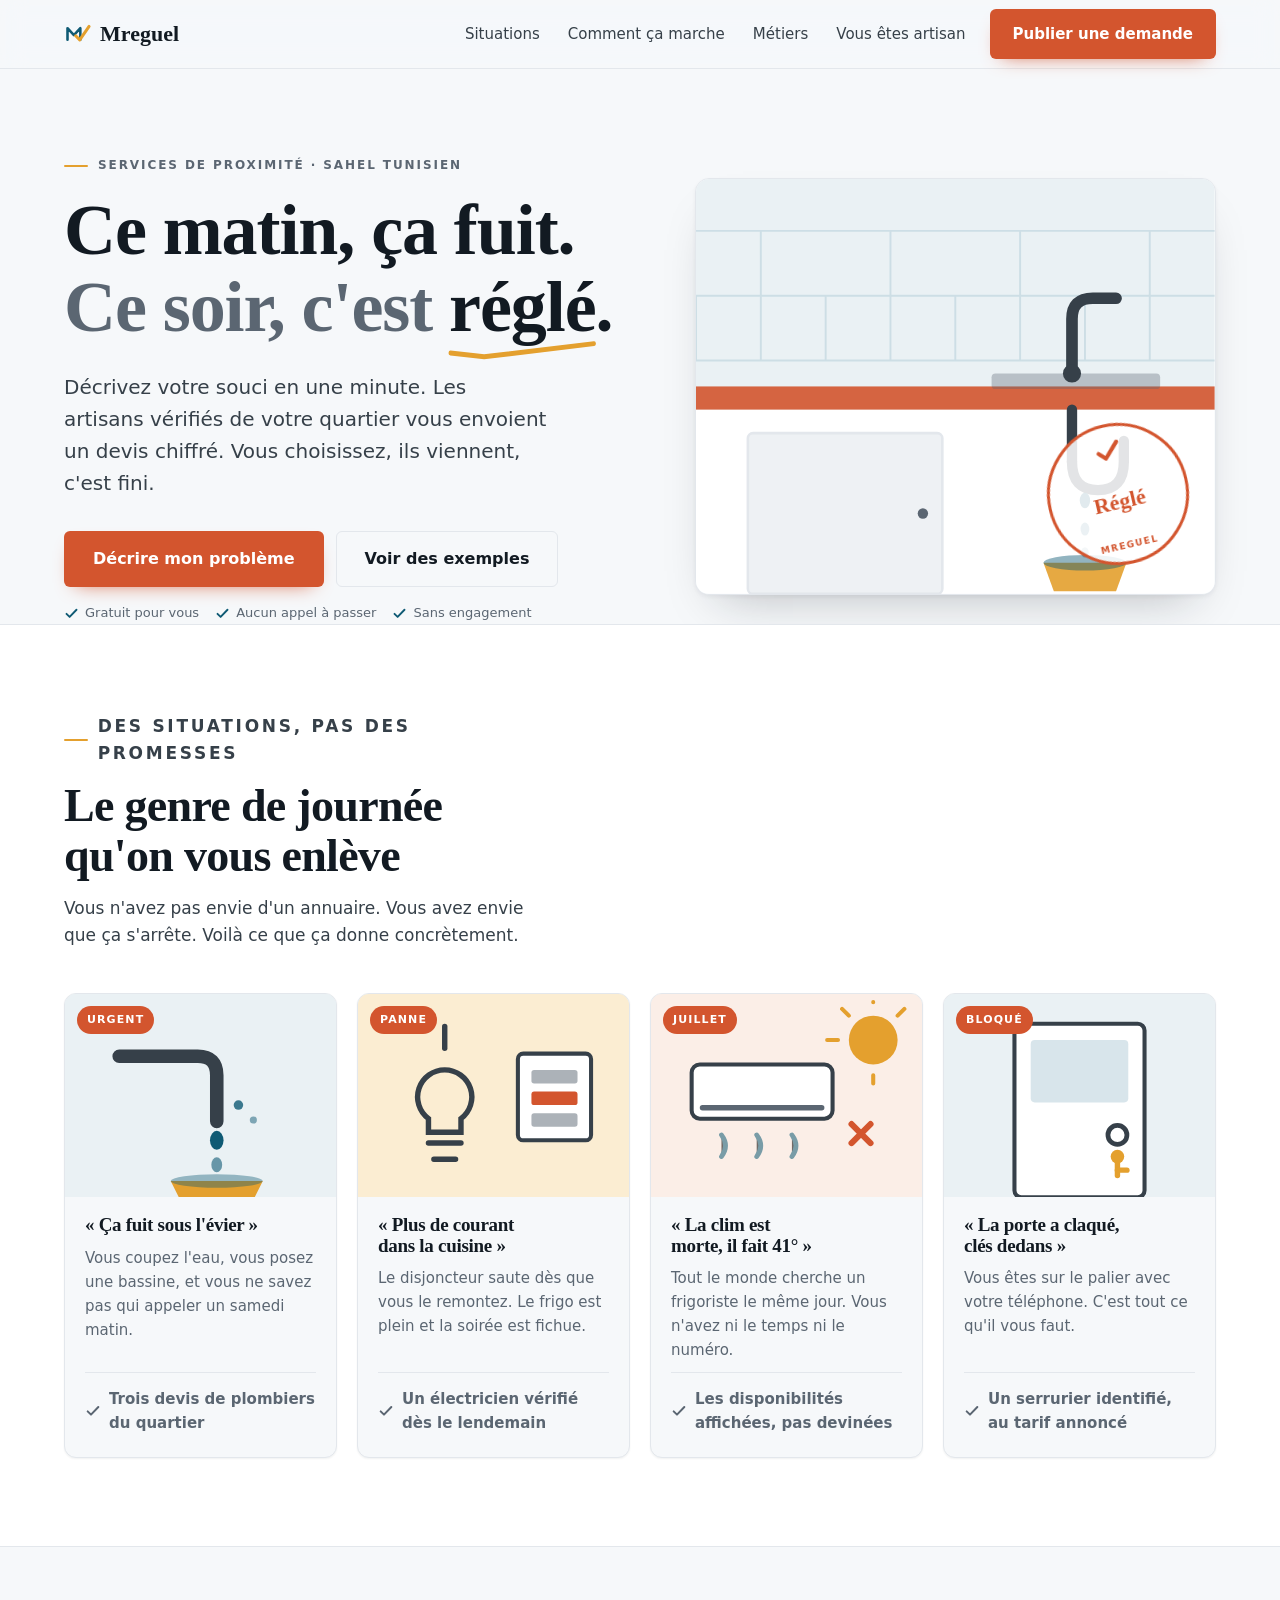
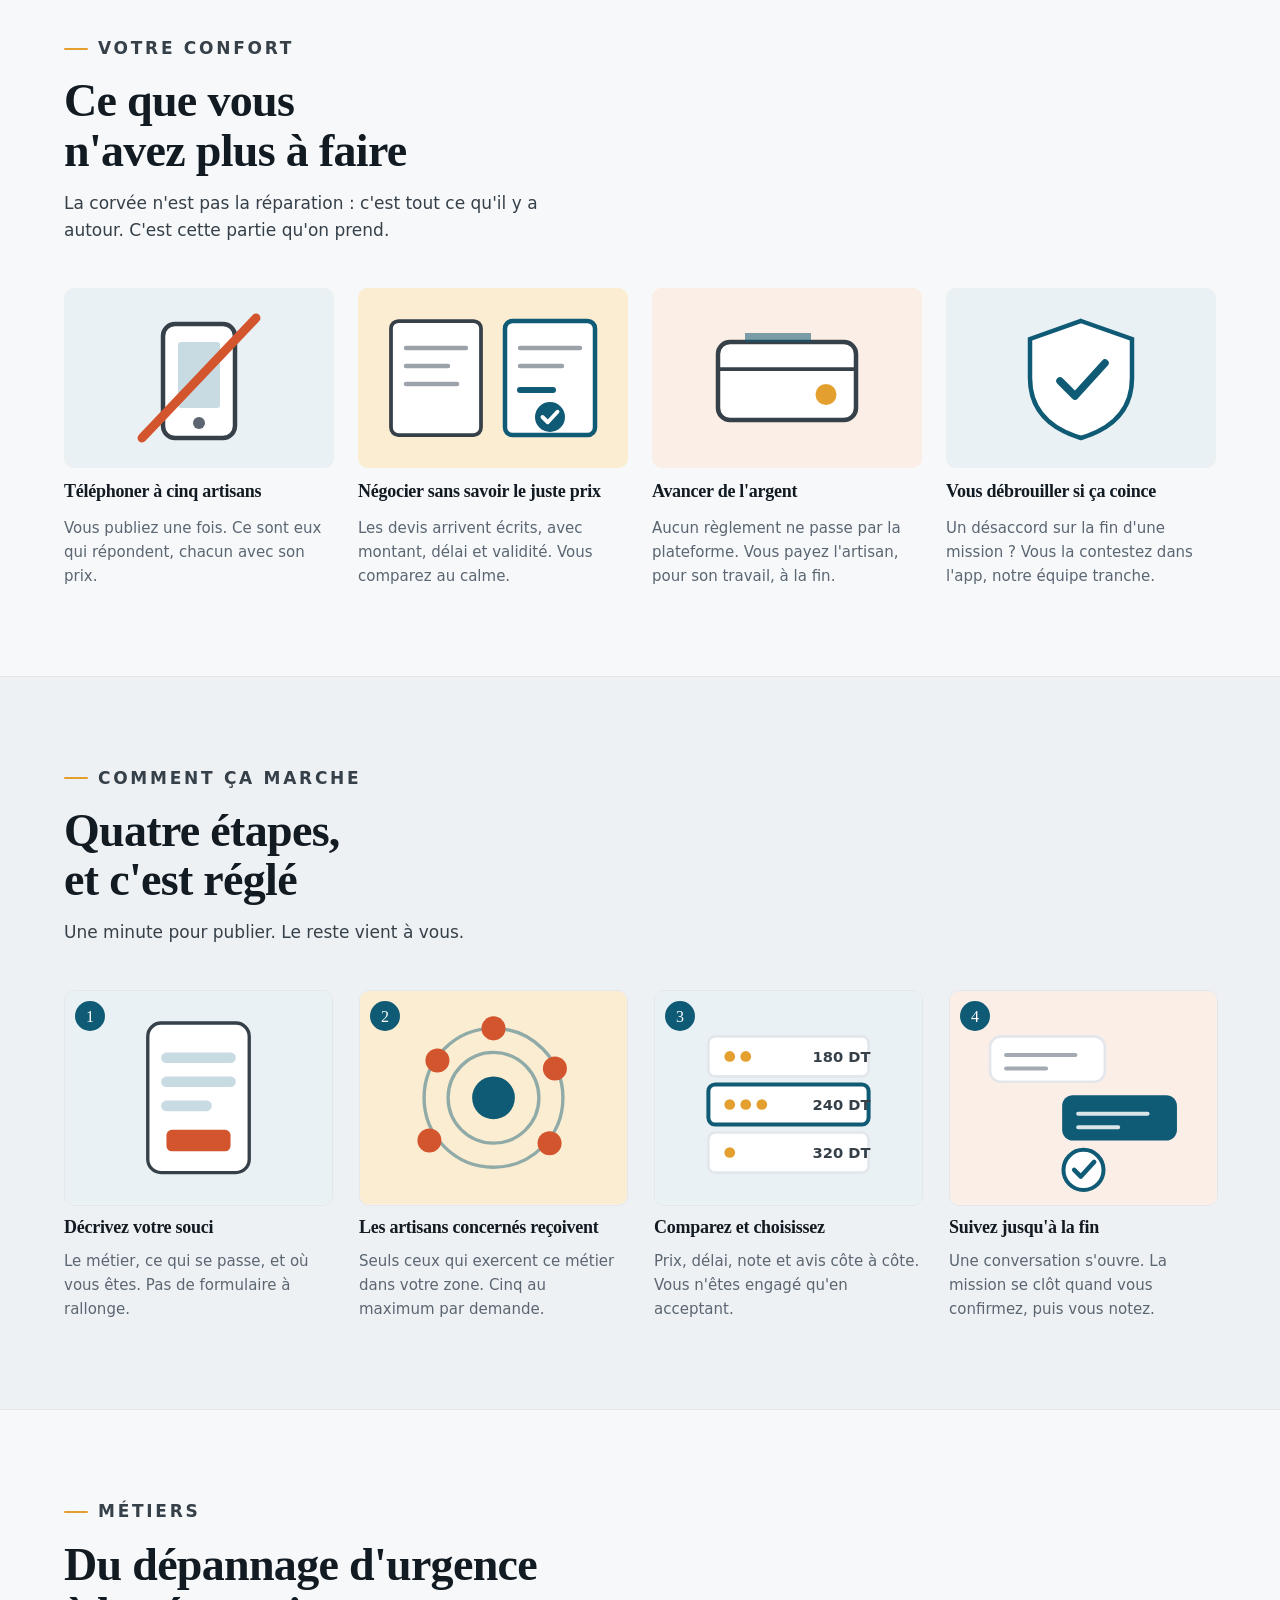
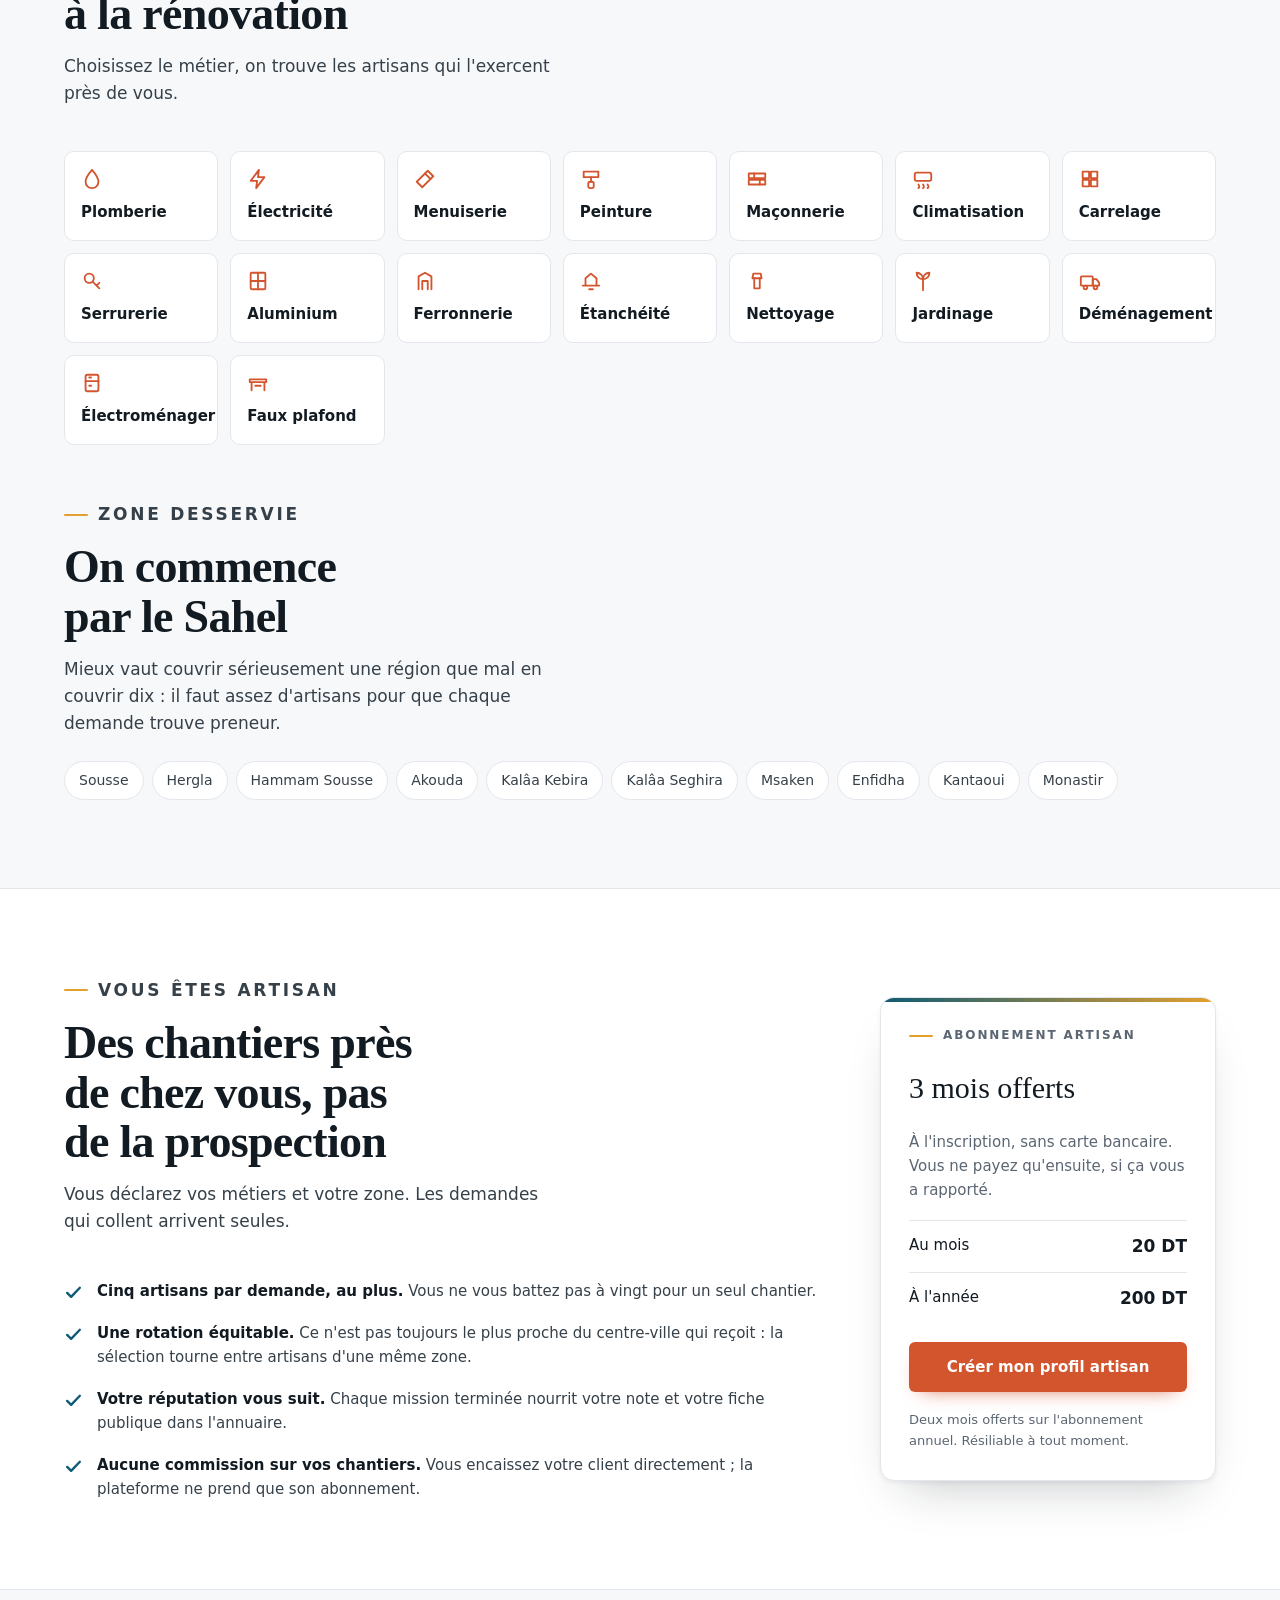
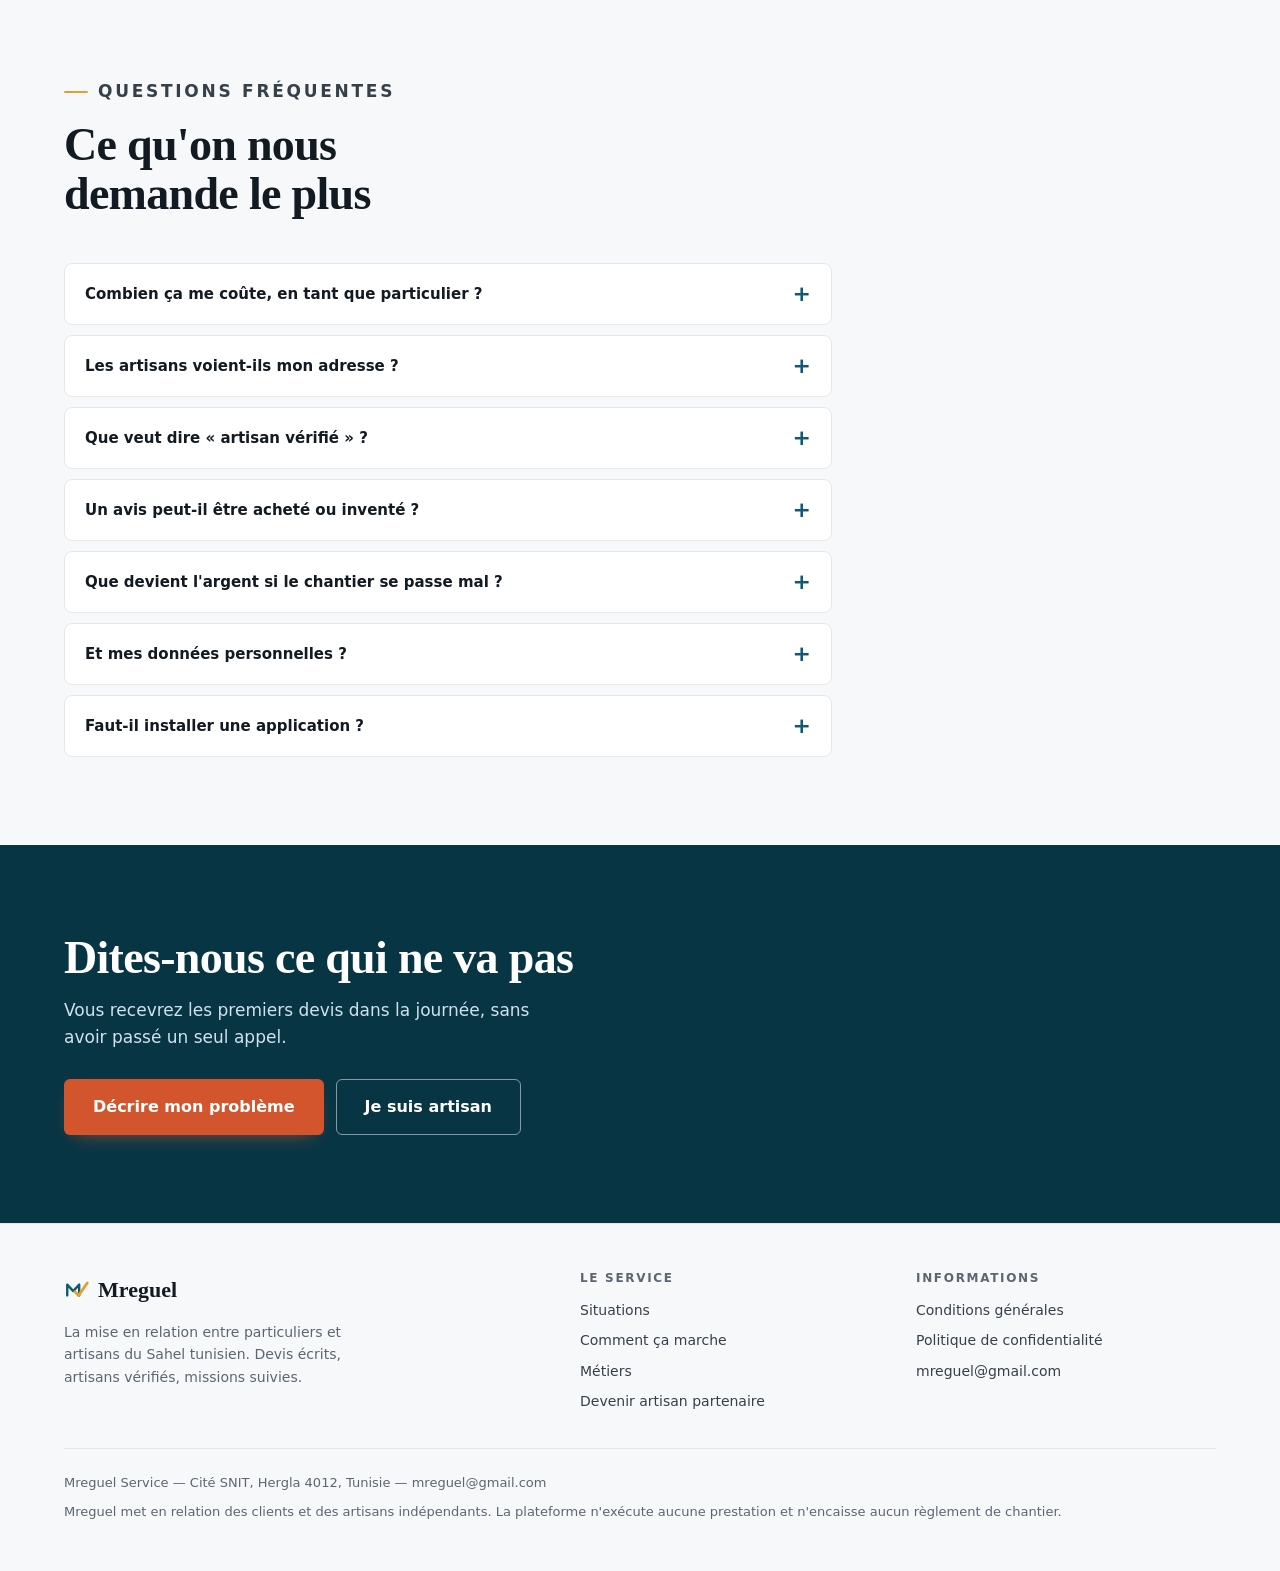
==== index.html @ 2e836506 "feat: site vitrine mreguel.com Statique pur, sans chaîne de build : le référencement veut du HTML se" ====
<!doctype html>
<html lang="fr" dir="ltr">
<head>
  <meta charset="utf-8" />
  <meta name="viewport" content="width=device-width, initial-scale=1" />

  <title>Mreguel — Artisans vérifiés à Sousse et dans le Sahel. C'est réglé.</title>
  <meta name="description" content="Une fuite, une panne, une serrure claquée ? Décrivez votre souci en une minute et recevez des devis écrits d'artisans vérifiés du Sahel tunisien. Gratuit, sans engagement, aucun appel à passer." />
  <link rel="canonical" href="https://mreguel.com/" />
  <meta name="robots" content="index, follow" />
  <meta name="theme-color" content="#0f5a74" />

  <link rel="icon" type="image/svg+xml" href="/favicon.svg" />

  <!-- Partage social. og:image doit être un PNG/JPEG : la plupart des plateformes
       ignorent le SVG. Voir README-vitrine.md — un export reste à produire. -->
  <meta property="og:type" content="website" />
  <meta property="og:site_name" content="Mreguel" />
  <meta property="og:locale" content="fr_TN" />
  <meta property="og:url" content="https://mreguel.com/" />
  <meta property="og:title" content="Mreguel — Artisans vérifiés à Sousse et dans le Sahel" />
  <meta property="og:description" content="Décrivez votre souci, recevez des devis écrits d'artisans vérifiés. Gratuit, sans engagement." />
  <meta property="og:image" content="https://mreguel.com/og.png" />
  <meta property="og:image:width" content="1200" />
  <meta property="og:image:height" content="630" />
  <meta name="twitter:card" content="summary_large_image" />

  <link rel="stylesheet" href="/styles.css" />

  <!-- Données structurées : l'entreprise, et la FAQ (éligible aux résultats
       enrichis Google — les questions ci-dessous sont réelles, pas décoratives). -->
  <script type="application/ld+json">
  {
    "@context": "https://schema.org",
    "@graph": [
      {
        "@type": "LocalBusiness",
        "@id": "https://mreguel.com/#business",
        "name": "Mreguel Service",
        "url": "https://mreguel.com/",
        "email": "mreguel@gmail.com",
        "description": "Plateforme de mise en relation entre particuliers et artisans vérifiés du Sahel tunisien.",
        "address": {
          "@type": "PostalAddress",
          "streetAddress": "Cité SNIT",
          "addressLocality": "Hergla",
          "postalCode": "4012",
          "addressCountry": "TN"
        },
        "areaServed": [
          { "@type": "City", "name": "Sousse" },
          { "@type": "City", "name": "Hergla" },
          { "@type": "City", "name": "Hammam Sousse" },
          { "@type": "City", "name": "Akouda" },
          { "@type": "City", "name": "Kalâa Kebira" },
          { "@type": "City", "name": "Kalâa Seghira" },
          { "@type": "City", "name": "Msaken" },
          { "@type": "City", "name": "Enfidha" },
          { "@type": "City", "name": "Monastir" }
        ]
      },
      {
        "@type": "FAQPage",
        "@id": "https://mreguel.com/#faq",
        "mainEntity": [
          {
            "@type": "Question",
            "name": "Combien ça me coûte, en tant que particulier ?",
            "acceptedAnswer": { "@type": "Answer", "text": "Rien. Publier une demande, recevoir des devis, échanger avec un artisan et laisser un avis sont gratuits et sans engagement. Vous payez l'artisan pour son travail, directement — jamais la plateforme." }
          },
          {
            "@type": "Question",
            "name": "Les artisans voient-ils mon adresse ?",
            "acceptedAnswer": { "@type": "Answer", "text": "Non. Tant que vous n'avez pas accepté un devis, ils voient le métier, votre description et une distance approximative, pas votre adresse. Les numéros de téléphone et adresses e-mail écrits dans une description sont masqués automatiquement." }
          },
          {
            "@type": "Question",
            "name": "Que veut dire « artisan vérifié » ?",
            "acceptedAnswer": { "@type": "Answer", "text": "L'artisan a transmis ses pièces justificatives et notre équipe les a contrôlées avant d'afficher le badge. Un profil sans badge reste visible : l'absence de badge signifie que le dossier n'a pas encore été validé." }
          },
          {
            "@type": "Question",
            "name": "Un avis peut-il être acheté ou inventé ?",
            "acceptedAnswer": { "@type": "Answer", "text": "Non, par construction. Seuls le client et l'artisan d'une mission réellement attribuée peuvent déposer un avis, une fois chacun." }
          },
          {
            "@type": "Question",
            "name": "Que devient l'argent si le chantier se passe mal ?",
            "acceptedAnswer": { "@type": "Answer", "text": "Il ne passe jamais par nous : le règlement se fait entre vous et l'artisan. En cas de désaccord sur la fin d'une mission, vous la contestez depuis l'application et notre équipe arbitre au vu des échanges." }
          },
          {
            "@type": "Question",
            "name": "Et mes données personnelles ?",
            "acceptedAnswer": { "@type": "Answer", "text": "Elles sont traitées conformément à la loi organique n°2004-63 relative à la protection des données à caractère personnel. Vous pouvez exporter vos données ou supprimer votre compte depuis l'application." }
          },
          {
            "@type": "Question",
            "name": "Faut-il installer une application ?",
            "acceptedAnswer": { "@type": "Answer", "text": "Non. Mreguel fonctionne dans votre navigateur, sur téléphone comme sur ordinateur, et s'installe sur l'écran d'accueil si vous le souhaitez. L'application Android arrive prochainement." }
          }
        ]
      }
    ]
  }
  </script>
</head>
<body>
<header class="masthead">
  <div class="wrap">
    <a class="brand" href="#top">
      <svg width="28" height="28" viewBox="0 0 24 24" fill="none" stroke="currentColor" stroke-linecap="round" stroke-linejoin="round" aria-hidden="true">
        <path d="M3 17V7l5.5 6L14 7v10" stroke-width="2.2"></path>
        <path d="m10 13.5 3.5 3.5L21.5 5.5" stroke="var(--safran)" stroke-width="2.6"></path>
      </svg>
      Mreguel
    </a>
    <nav aria-label="Navigation principale">
      <a href="#situations">Situations</a>
      <a href="#fonctionnement">Comment ça marche</a>
      <a href="#metiers">Métiers</a>
      <a href="#artisans">Vous êtes artisan</a>
    </nav>
    <a class="btn btn-primary" href="#demande">Publier une demande</a>
  </div>
</header>

<main id="top">

  <!-- ===================== HÉROS ===================== -->
  <section class="hero">
    <canvas id="zellige-hero" aria-hidden="true"></canvas>
    <div class="wrap hero-grid">
      <div>
        <p class="eyebrow">Services de proximité · Sahel tunisien</p>
        <h1>
          Ce matin, ça fuit.<br />
          <span class="quiet">Ce soir, c'est</span> <span class="ticked">réglé<svg viewBox="0 0 100 10" fill="none" preserveAspectRatio="none" aria-hidden="true"><path d="M1 7.5 L24 9.5 L99 2.5" stroke="currentColor" stroke-width="2.6" stroke-linecap="round" pathLength="1"></path></svg></span>.
        </h1>
        <p class="lede">
          Décrivez votre souci en une minute. Les artisans vérifiés de votre quartier
          vous envoient un devis chiffré. Vous choisissez, ils viennent, c'est fini.
        </p>
        <div class="cta-row">
          <a class="btn btn-primary btn-lg" href="#demande">Décrire mon problème</a>
          <a class="btn btn-ghost btn-lg" href="#situations">Voir des exemples</a>
        </div>
        <p class="cta-note">
          <span><svg width="15" height="15" viewBox="0 0 24 24" fill="none" stroke="currentColor" stroke-width="3" stroke-linecap="round" stroke-linejoin="round" aria-hidden="true"><path d="m4 12.5 5 5L20 6"></path></svg> Gratuit pour vous</span>
          <span><svg width="15" height="15" viewBox="0 0 24 24" fill="none" stroke="currentColor" stroke-width="3" stroke-linecap="round" stroke-linejoin="round" aria-hidden="true"><path d="m4 12.5 5 5L20 6"></path></svg> Aucun appel à passer</span>
          <span><svg width="15" height="15" viewBox="0 0 24 24" fill="none" stroke="currentColor" stroke-width="3" stroke-linecap="round" stroke-linejoin="round" aria-hidden="true"><path d="m4 12.5 5 5L20 6"></path></svg> Sans engagement</span>
        </p>
      </div>

      <!-- Scène : l'évier qui goutte, puis le tampon « réglé » -->
      <div class="hero-scene">
        <div class="scene-frame">
          <svg viewBox="0 0 400 320" role="img" aria-label="Un évier de cuisine dont le siphon fuit, avec une bassine posée dessous.">
            <rect width="400" height="320" fill="var(--azur-50)"></rect>
            <!-- carrelage mural -->
            <g stroke="var(--azur-100)" stroke-width="1.5" opacity=".85">
              <path d="M0 40h400M0 90h400M0 140h400"></path>
              <path d="M50 40v100M150 40v100M250 40v100M350 40v100"></path>
              <path d="M100 90v50M200 90v50M300 90v50M0 90v50"></path>
            </g>
            <!-- plan de travail -->
            <rect x="0" y="160" width="400" height="18" fill="var(--terracotta)" opacity=".9"></rect>
            <rect x="0" y="178" width="400" height="142" fill="var(--surface)"></rect>
            <!-- caisson -->
            <rect x="40" y="196" width="150" height="124" rx="4" fill="var(--sunk)" stroke="var(--line)" stroke-width="2"></rect>
            <circle cx="175" cy="258" r="4" fill="var(--muted)"></circle>
            <!-- cuve -->
            <rect x="228" y="150" width="130" height="12" rx="3" fill="var(--muted)" opacity=".35"></rect>
            <!-- robinet -->
            <g stroke="var(--ink-soft)" stroke-width="9" fill="none" stroke-linecap="round">
              <path d="M290 150v-42q0-16 16-16h18"></path>
            </g>
            <circle cx="290" cy="150" r="7" fill="var(--ink-soft)"></circle>
            <!-- siphon sous le plan -->
            <g stroke="var(--ink-soft)" stroke-width="8" fill="none" stroke-linecap="round">
              <path d="M290 178v40"></path>
              <path d="M290 218q0 22 20 22 20 0 20-22v-16"></path>
            </g>
            <!-- gouttes -->
            <g fill="var(--azur)">
              <ellipse cx="300" cy="248" rx="4" ry="6" opacity=".9"></ellipse>
              <ellipse cx="300" cy="270" rx="3.4" ry="5" opacity=".6"></ellipse>
              <ellipse cx="300" cy="288" rx="3" ry="4" opacity=".35"></ellipse>
            </g>
            <!-- bassine -->
            <path d="M268 296h64l-8 22h-48z" fill="var(--safran)" opacity=".9"></path>
            <ellipse cx="300" cy="296" rx="32" ry="6" fill="var(--azur)" opacity=".45"></ellipse>
          </svg>
          <div class="stamp" aria-hidden="true">
            <svg width="30" height="30" viewBox="0 0 24 24" fill="none" stroke="currentColor" stroke-width="3.2" stroke-linecap="round" stroke-linejoin="round"><path d="m4 12.5 5 5L20 6"></path></svg>
            Réglé
            <small>Mreguel</small>
          </div>
        </div>
      </div>
    </div>
  </section>

  <!-- ===================== SITUATIONS ===================== -->
  <section id="situations" class="band">
    <div class="wrap">
      <div class="section-head reveal">
        <p class="eyebrow">Des situations, pas des promesses</p>
        <h2>Le genre de journée qu'on vous enlève</h2>
        <p>Vous n'avez pas envie d'un annuaire. Vous avez envie que ça s'arrête. Voilà ce que ça donne concrètement.</p>
      </div>

      <div class="cases">
        <article class="case reveal">
          <div class="case-art">
            <span class="case-tag">Urgent</span>
            <svg viewBox="0 0 200 150" role="img" aria-label="Un tuyau percé sous un évier, d'où l'eau s'échappe.">
              <rect width="200" height="150" fill="var(--azur-50)"></rect>
              <g stroke="var(--ink-soft)" stroke-width="10" fill="none" stroke-linecap="round">
                <path d="M40 46h58q14 0 14 14v34"></path>
              </g>
              <g fill="var(--azur)">
                <ellipse cx="112" cy="108" rx="5" ry="7"></ellipse>
                <ellipse cx="112" cy="126" rx="4" ry="5.5" opacity=".6"></ellipse>
                <circle cx="128" cy="82" r="3.5" opacity=".8"></circle>
                <circle cx="139" cy="93" r="2.6" opacity=".5"></circle>
              </g>
              <path d="M78 138h68l-6 12H84z" fill="var(--safran)"></path>
              <ellipse cx="112" cy="138" rx="34" ry="5" fill="var(--azur)" opacity=".4"></ellipse>
            </svg>
          </div>
          <div class="case-body">
            <h3>« Ça fuit sous l'évier »</h3>
            <p>Vous coupez l'eau, vous posez une bassine, et vous ne savez pas qui appeler un samedi matin.</p>
            <p class="case-out">
              <svg width="16" height="16" viewBox="0 0 24 24" fill="none" stroke="currentColor" stroke-width="3" stroke-linecap="round" stroke-linejoin="round" aria-hidden="true"><path d="m4 12.5 5 5L20 6"></path></svg>
              Trois devis de plombiers du quartier
            </p>
          </div>
        </article>

        <article class="case reveal">
          <div class="case-art">
            <span class="case-tag">Panne</span>
            <svg viewBox="0 0 200 150" role="img" aria-label="Une ampoule éteinte et un tableau électrique dont un disjoncteur a sauté.">
              <rect width="200" height="150" fill="var(--safran-100)"></rect>
              <g stroke="var(--ink-soft)" stroke-width="4" fill="none" stroke-linecap="round">
                <path d="M64 24v16"></path>
                <path d="M64 56a20 20 0 0 1 12 36v10H52V92A20 20 0 0 1 64 56z"></path>
                <path d="M52 110h24M56 122h16"></path>
              </g>
              <rect x="118" y="44" width="54" height="64" rx="4" fill="var(--surface)" stroke="var(--ink-soft)" stroke-width="3"></rect>
              <rect x="128" y="56" width="34" height="10" rx="2" fill="var(--muted)" opacity=".5"></rect>
              <rect x="128" y="72" width="34" height="10" rx="2" fill="var(--terracotta)"></rect>
              <rect x="128" y="88" width="34" height="10" rx="2" fill="var(--muted)" opacity=".5"></rect>
            </svg>
          </div>
          <div class="case-body">
            <h3>« Plus de courant dans la cuisine »</h3>
            <p>Le disjoncteur saute dès que vous le remontez. Le frigo est plein et la soirée est fichue.</p>
            <p class="case-out">
              <svg width="16" height="16" viewBox="0 0 24 24" fill="none" stroke="currentColor" stroke-width="3" stroke-linecap="round" stroke-linejoin="round" aria-hidden="true"><path d="m4 12.5 5 5L20 6"></path></svg>
              Un électricien vérifié dès le lendemain
            </p>
          </div>
        </article>

        <article class="case reveal">
          <div class="case-art">
            <span class="case-tag">Juillet</span>
            <svg viewBox="0 0 200 150" role="img" aria-label="Un climatiseur mural en panne sous un soleil écrasant.">
              <rect width="200" height="150" fill="var(--terracotta-50)"></rect>
              <circle cx="164" cy="34" r="18" fill="var(--safran)"></circle>
              <g stroke="var(--safran)" stroke-width="3" stroke-linecap="round">
                <path d="M164 6v-0M138 34h-8M164 60v6M146 16l-5-5M182 16l5-5"></path>
              </g>
              <rect x="30" y="52" width="104" height="40" rx="6" fill="var(--surface)" stroke="var(--ink-soft)" stroke-width="3"></rect>
              <path d="M38 84h88" stroke="var(--muted)" stroke-width="4" stroke-linecap="round"></path>
              <g stroke="var(--azur)" stroke-width="3.5" stroke-linecap="round" opacity=".55">
                <path d="M52 104q6 8 0 16M78 104q6 8 0 16M104 104q6 8 0 16"></path>
              </g>
              <path d="M148 96l14 14m0-14l-14 14" stroke="var(--terracotta)" stroke-width="4.5" stroke-linecap="round"></path>
            </svg>
          </div>
          <div class="case-body">
            <h3>« La clim est morte, il fait 41° »</h3>
            <p>Tout le monde cherche un frigoriste le même jour. Vous n'avez ni le temps ni le numéro.</p>
            <p class="case-out">
              <svg width="16" height="16" viewBox="0 0 24 24" fill="none" stroke="currentColor" stroke-width="3" stroke-linecap="round" stroke-linejoin="round" aria-hidden="true"><path d="m4 12.5 5 5L20 6"></path></svg>
              Les disponibilités affichées, pas devinées
            </p>
          </div>
        </article>

        <article class="case reveal">
          <div class="case-art">
            <span class="case-tag">Bloqué</span>
            <svg viewBox="0 0 200 150" role="img" aria-label="Une porte fermée avec une clé restée dans la serrure.">
              <rect width="200" height="150" fill="var(--azur-50)"></rect>
              <rect x="52" y="22" width="96" height="128" rx="5" fill="var(--surface)" stroke="var(--ink-soft)" stroke-width="3"></rect>
              <rect x="64" y="34" width="72" height="46" rx="3" fill="var(--azur-100)" opacity=".7"></rect>
              <circle cx="128" cy="104" r="7" fill="none" stroke="var(--ink-soft)" stroke-width="3.5"></circle>
              <circle cx="128" cy="120" r="5" fill="var(--safran)"></circle>
              <path d="M128 120v14" stroke="var(--safran)" stroke-width="4" stroke-linecap="round"></path>
              <path d="M128 130h7" stroke="var(--safran)" stroke-width="4" stroke-linecap="round"></path>
            </svg>
          </div>
          <div class="case-body">
            <h3>« La porte a claqué, clés dedans »</h3>
            <p>Vous êtes sur le palier avec votre téléphone. C'est tout ce qu'il vous faut.</p>
            <p class="case-out">
              <svg width="16" height="16" viewBox="0 0 24 24" fill="none" stroke="currentColor" stroke-width="3" stroke-linecap="round" stroke-linejoin="round" aria-hidden="true"><path d="m4 12.5 5 5L20 6"></path></svg>
              Un serrurier identifié, au tarif annoncé
            </p>
          </div>
        </article>
      </div>
    </div>
  </section>

  <!-- ===================== CONFORT ===================== -->
  <section id="confort">
    <div class="wrap">
      <div class="section-head reveal">
        <p class="eyebrow">Votre confort</p>
        <h2>Ce que vous n'avez plus à faire</h2>
        <p>La corvée n'est pas la réparation : c'est tout ce qu'il y a autour. C'est cette partie qu'on prend.</p>
      </div>

      <div class="comforts">
        <div class="comfort reveal">
          <div class="comfort-art">
            <svg viewBox="0 0 180 120" role="img" aria-label="Un téléphone barré : aucun appel à passer.">
              <rect width="180" height="120" fill="var(--azur-50)"></rect>
              <rect x="66" y="24" width="48" height="76" rx="8" fill="var(--surface)" stroke="var(--ink-soft)" stroke-width="3"></rect>
              <rect x="76" y="36" width="28" height="44" rx="2" fill="var(--azur-100)"></rect>
              <circle cx="90" cy="90" r="4" fill="var(--muted)"></circle>
              <path d="M52 100 128 20" stroke="var(--terracotta)" stroke-width="6" stroke-linecap="round"></path>
            </svg>
          </div>
          <h3>Téléphoner à cinq artisans</h3>
          <p>Vous publiez une fois. Ce sont eux qui répondent, chacun avec son prix.</p>
        </div>

        <div class="comfort reveal">
          <div class="comfort-art">
            <svg viewBox="0 0 180 120" role="img" aria-label="Deux devis comparés côte à côte, l'un retenu.">
              <rect width="180" height="120" fill="var(--safran-100)"></rect>
              <rect x="22" y="22" width="60" height="76" rx="5" fill="var(--surface)" stroke="var(--ink-soft)" stroke-width="2.5"></rect>
              <rect x="98" y="22" width="60" height="76" rx="5" fill="var(--surface)" stroke="var(--azur)" stroke-width="3"></rect>
              <g stroke="var(--muted)" stroke-width="3" stroke-linecap="round" opacity=".6">
                <path d="M32 40h40M32 52h28M32 64h34"></path>
                <path d="M108 40h40M108 52h28"></path>
              </g>
              <path d="M108 68h22" stroke="var(--azur)" stroke-width="4" stroke-linecap="round"></path>
              <circle cx="128" cy="86" r="10" fill="var(--azur)"></circle>
              <path d="m123 86 3.5 3.5 6.5-7" stroke="#fff" stroke-width="2.6" fill="none" stroke-linecap="round" stroke-linejoin="round"></path>
            </svg>
          </div>
          <h3>Négocier sans savoir le juste prix</h3>
          <p>Les devis arrivent écrits, avec montant, délai et validité. Vous comparez au calme.</p>
        </div>

        <div class="comfort reveal">
          <div class="comfort-art">
            <svg viewBox="0 0 180 120" role="img" aria-label="Un porte-monnaie fermé : aucune avance d'argent.">
              <rect width="180" height="120" fill="var(--terracotta-50)"></rect>
              <rect x="44" y="36" width="92" height="52" rx="8" fill="var(--surface)" stroke="var(--ink-soft)" stroke-width="3"></rect>
              <path d="M44 54h92" stroke="var(--ink-soft)" stroke-width="2.5"></path>
              <circle cx="116" cy="71" r="7" fill="var(--safran)"></circle>
              <path d="M62 30h44v6H62z" fill="var(--azur)" opacity=".55"></path>
            </svg>
          </div>
          <h3>Avancer de l'argent</h3>
          <p>Aucun règlement ne passe par la plateforme. Vous payez l'artisan, pour son travail, à la fin.</p>
        </div>

        <div class="comfort reveal">
          <div class="comfort-art">
            <svg viewBox="0 0 180 120" role="img" aria-label="Un bouclier marqué d'une coche : un recours en cas de litige.">
              <rect width="180" height="120" fill="var(--azur-50)"></rect>
              <path d="M90 22l34 12v26c0 22-14 34-34 40-20-6-34-18-34-40V34z" fill="var(--surface)" stroke="var(--azur)" stroke-width="3"></path>
              <path d="m76 62 10 10 20-22" stroke="var(--azur)" stroke-width="5" fill="none" stroke-linecap="round" stroke-linejoin="round"></path>
            </svg>
          </div>
          <h3>Vous débrouiller si ça coince</h3>
          <p>Un désaccord sur la fin d'une mission ? Vous la contestez dans l'app, notre équipe tranche.</p>
        </div>
      </div>
    </div>
  </section>

  <!-- ===================== FONCTIONNEMENT ===================== -->
  <section id="fonctionnement" class="band-sunk">
    <div class="wrap">
      <div class="section-head reveal">
        <p class="eyebrow">Comment ça marche</p>
        <h2>Quatre étapes, et c'est réglé</h2>
        <p>Une minute pour publier. Le reste vient à vous.</p>
      </div>
      <ol class="steps">
        <li class="reveal">
          <div class="step-art">
            <span class="step-n" aria-hidden="true"></span>
            <svg viewBox="0 0 200 160" role="img" aria-label="Un formulaire court rempli sur un téléphone.">
              <rect width="200" height="160" fill="var(--azur-50)"></rect>
              <rect x="62" y="24" width="76" height="112" rx="10" fill="var(--surface)" stroke="var(--ink-soft)" stroke-width="2.5"></rect>
              <g stroke="var(--azur-100)" stroke-width="8" stroke-linecap="round">
                <path d="M76 50h48M76 68h48M76 86h30"></path>
              </g>
              <rect x="76" y="104" width="48" height="16" rx="4" fill="var(--terracotta)"></rect>
            </svg>
          </div>
          <h3>Décrivez votre souci</h3>
          <p>Le métier, ce qui se passe, et où vous êtes. Pas de formulaire à rallonge.</p>
        </li>
        <li class="reveal">
          <div class="step-art">
            <span class="step-n" aria-hidden="true"></span>
            <svg viewBox="0 0 200 160" role="img" aria-label="Une demande diffusée vers plusieurs artisans proches.">
              <rect width="200" height="160" fill="var(--safran-100)"></rect>
              <circle cx="100" cy="80" r="16" fill="var(--azur)"></circle>
              <g stroke="var(--azur)" stroke-width="2.5" opacity=".45" fill="none">
                <circle cx="100" cy="80" r="34"></circle>
                <circle cx="100" cy="80" r="52"></circle>
              </g>
              <g fill="var(--terracotta)">
                <circle cx="58" cy="52" r="9"></circle>
                <circle cx="146" cy="58" r="9"></circle>
                <circle cx="52" cy="112" r="9"></circle>
                <circle cx="142" cy="114" r="9"></circle>
                <circle cx="100" cy="28" r="9"></circle>
              </g>
            </svg>
          </div>
          <h3>Les artisans concernés reçoivent</h3>
          <p>Seuls ceux qui exercent ce métier dans votre zone. Cinq au maximum par demande.</p>
        </li>
        <li class="reveal">
          <div class="step-art">
            <span class="step-n" aria-hidden="true"></span>
            <svg viewBox="0 0 200 160" role="img" aria-label="Trois devis chiffrés empilés, avec une note en étoiles.">
              <rect width="200" height="160" fill="var(--azur-50)"></rect>
              <rect x="40" y="34" width="120" height="30" rx="5" fill="var(--surface)" stroke="var(--line)" stroke-width="2"></rect>
              <rect x="40" y="70" width="120" height="30" rx="5" fill="var(--surface)" stroke="var(--azur)" stroke-width="3"></rect>
              <rect x="40" y="106" width="120" height="30" rx="5" fill="var(--surface)" stroke="var(--line)" stroke-width="2"></rect>
              <g fill="var(--safran)">
                <circle cx="56" cy="49" r="4"></circle><circle cx="68" cy="49" r="4"></circle>
                <circle cx="56" cy="85" r="4"></circle><circle cx="68" cy="85" r="4"></circle><circle cx="80" cy="85" r="4"></circle>
                <circle cx="56" cy="121" r="4"></circle>
              </g>
              <g fill="var(--ink-soft)" font-family="system-ui, sans-serif" font-size="11" font-weight="700">
                <text x="118" y="53">180 DT</text>
                <text x="118" y="89">240 DT</text>
                <text x="118" y="125">320 DT</text>
              </g>
            </svg>
          </div>
          <h3>Comparez et choisissez</h3>
          <p>Prix, délai, note et avis côte à côte. Vous n'êtes engagé qu'en acceptant.</p>
        </li>
        <li class="reveal">
          <div class="step-art">
            <span class="step-n" aria-hidden="true"></span>
            <svg viewBox="0 0 200 160" role="img" aria-label="Une conversation aboutie et une mission confirmée.">
              <rect width="200" height="160" fill="var(--terracotta-50)"></rect>
              <rect x="30" y="34" width="86" height="34" rx="8" fill="var(--surface)" stroke="var(--line)" stroke-width="2"></rect>
              <rect x="84" y="78" width="86" height="34" rx="8" fill="var(--azur)"></rect>
              <g stroke="var(--muted)" stroke-width="3" stroke-linecap="round" opacity=".55">
                <path d="M42 48h52M42 58h30"></path>
              </g>
              <g stroke="#fff" stroke-width="3" stroke-linecap="round" opacity=".85">
                <path d="M96 92h52M96 102h30"></path>
              </g>
              <circle cx="100" cy="134" r="15" fill="var(--surface)" stroke="var(--azur)" stroke-width="3"></circle>
              <path d="m93 134 5 5 10-11" stroke="var(--azur)" stroke-width="3.4" fill="none" stroke-linecap="round" stroke-linejoin="round"></path>
            </svg>
          </div>
          <h3>Suivez jusqu'à la fin</h3>
          <p>Une conversation s'ouvre. La mission se clôt quand vous confirmez, puis vous notez.</p>
        </li>
      </ol>
    </div>
  </section>

  <!-- ===================== MÉTIERS ===================== -->
  <section id="metiers">
    <div class="wrap">
      <div class="section-head reveal">
        <p class="eyebrow">Métiers</p>
        <h2>Du dépannage d'urgence à la rénovation</h2>
        <p>Choisissez le métier, on trouve les artisans qui l'exercent près de vous.</p>
      </div>
      <ul class="trades reveal">
        <li><a href="#demande"><svg width="22" height="22" viewBox="0 0 24 24" fill="none" stroke="currentColor" stroke-width="2" stroke-linecap="round" stroke-linejoin="round" aria-hidden="true"><path d="M12 22a7 7 0 0 0 7-7c0-5-7-13-7-13S5 10 5 15a7 7 0 0 0 7 7z"></path></svg>Plomberie</a></li>
        <li><a href="#demande"><svg width="22" height="22" viewBox="0 0 24 24" fill="none" stroke="currentColor" stroke-width="2" stroke-linecap="round" stroke-linejoin="round" aria-hidden="true"><path d="M13 2 4 14h7l-1 8 9-12h-7z"></path></svg>Électricité</a></li>
        <li><a href="#demande"><svg width="22" height="22" viewBox="0 0 24 24" fill="none" stroke="currentColor" stroke-width="2" stroke-linecap="round" stroke-linejoin="round" aria-hidden="true"><path d="M15 3 3 15l6 6L21 9z"></path><path d="m12 6 6 6"></path></svg>Menuiserie</a></li>
        <li><a href="#demande"><svg width="22" height="22" viewBox="0 0 24 24" fill="none" stroke="currentColor" stroke-width="2" stroke-linecap="round" stroke-linejoin="round" aria-hidden="true"><path d="M4 4h16v6H4z"></path><path d="M12 10v5"></path><rect x="9" y="15" width="6" height="7" rx="2"></rect></svg>Peinture</a></li>
        <li><a href="#demande"><svg width="22" height="22" viewBox="0 0 24 24" fill="none" stroke="currentColor" stroke-width="2" stroke-linecap="round" stroke-linejoin="round" aria-hidden="true"><path d="M3 6h18v5H3zM3 13h18v5H3z"></path><path d="M9 6v5M15 13v5"></path></svg>Maçonnerie</a></li>
        <li><a href="#demande"><svg width="22" height="22" viewBox="0 0 24 24" fill="none" stroke="currentColor" stroke-width="2" stroke-linecap="round" stroke-linejoin="round" aria-hidden="true"><rect x="3" y="5" width="18" height="9" rx="2"></rect><path d="M7 18q2 3 0 4M12 18q2 3 0 4M17 18q2 3 0 4"></path></svg>Climatisation</a></li>
        <li><a href="#demande"><svg width="22" height="22" viewBox="0 0 24 24" fill="none" stroke="currentColor" stroke-width="2" stroke-linecap="round" stroke-linejoin="round" aria-hidden="true"><path d="M4 4h7v7H4zM13 4h7v7h-7zM4 13h7v7H4zM13 13h7v7h-7z"></path></svg>Carrelage</a></li>
        <li><a href="#demande"><svg width="22" height="22" viewBox="0 0 24 24" fill="none" stroke="currentColor" stroke-width="2" stroke-linecap="round" stroke-linejoin="round" aria-hidden="true"><circle cx="9" cy="9" r="5"></circle><path d="m13 13 7 7M17 17l3-3"></path></svg>Serrurerie</a></li>
        <li><a href="#demande"><svg width="22" height="22" viewBox="0 0 24 24" fill="none" stroke="currentColor" stroke-width="2" stroke-linecap="round" stroke-linejoin="round" aria-hidden="true"><rect x="4" y="3" width="16" height="18" rx="1"></rect><path d="M12 3v18M4 12h16"></path></svg>Aluminium</a></li>
        <li><a href="#demande"><svg width="22" height="22" viewBox="0 0 24 24" fill="none" stroke="currentColor" stroke-width="2" stroke-linecap="round" stroke-linejoin="round" aria-hidden="true"><path d="M5 21V7l7-4 7 4v14"></path><path d="M9 21V12h6v9"></path></svg>Ferronnerie</a></li>
        <li><a href="#demande"><svg width="22" height="22" viewBox="0 0 24 24" fill="none" stroke="currentColor" stroke-width="2" stroke-linecap="round" stroke-linejoin="round" aria-hidden="true"><path d="M3 17h18M6 17V9l6-5 6 5v8"></path><path d="M10 21h4"></path></svg>Étanchéité</a></li>
        <li><a href="#demande"><svg width="22" height="22" viewBox="0 0 24 24" fill="none" stroke="currentColor" stroke-width="2" stroke-linecap="round" stroke-linejoin="round" aria-hidden="true"><path d="M8 4h8l1 5H7z"></path><path d="M9 9v11h6V9"></path></svg>Nettoyage</a></li>
        <li><a href="#demande"><svg width="22" height="22" viewBox="0 0 24 24" fill="none" stroke="currentColor" stroke-width="2" stroke-linecap="round" stroke-linejoin="round" aria-hidden="true"><path d="M12 22V10"></path><path d="M12 10C12 6 9 3 5 3c0 4 3 7 7 7z"></path><path d="M12 10c0-4 3-7 7-7 0 4-3 7-7 7z"></path></svg>Jardinage</a></li>
        <li><a href="#demande"><svg width="22" height="22" viewBox="0 0 24 24" fill="none" stroke="currentColor" stroke-width="2" stroke-linecap="round" stroke-linejoin="round" aria-hidden="true"><rect x="2" y="7" width="13" height="10" rx="1"></rect><path d="M15 10h4l3 4v3h-7z"></path><circle cx="7" cy="19" r="2"></circle><circle cx="18" cy="19" r="2"></circle></svg>Déménagement</a></li>
        <li><a href="#demande"><svg width="22" height="22" viewBox="0 0 24 24" fill="none" stroke="currentColor" stroke-width="2" stroke-linecap="round" stroke-linejoin="round" aria-hidden="true"><rect x="5" y="3" width="14" height="18" rx="2"></rect><path d="M5 10h14"></path><path d="M9 6h2M9 15h2"></path></svg>Électroménager</a></li>
        <li><a href="#demande"><svg width="22" height="22" viewBox="0 0 24 24" fill="none" stroke="currentColor" stroke-width="2" stroke-linecap="round" stroke-linejoin="round" aria-hidden="true"><path d="M3 8h18v3H3zM5 11v9M19 11v9"></path><path d="M9 15h6"></path></svg>Faux plafond</a></li>
      </ul>

      <div class="section-head reveal" style="margin-block: 3.5rem 1.5rem;">
        <p class="eyebrow">Zone desservie</p>
        <h2>On commence par le Sahel</h2>
        <p>Mieux vaut couvrir sérieusement une région que mal en couvrir dix : il faut assez d'artisans pour que chaque demande trouve preneur.</p>
      </div>
      <ul class="cities reveal">
        <li>Sousse</li><li>Hergla</li><li>Hammam Sousse</li><li>Akouda</li>
        <li>Kalâa Kebira</li><li>Kalâa Seghira</li><li>Msaken</li><li>Enfidha</li>
        <li>Kantaoui</li><li>Monastir</li>
      </ul>
    </div>
  </section>

  <!-- ===================== ARTISANS ===================== -->
  <section id="artisans" class="band">
    <div class="wrap pro-grid">
      <div>
        <div class="section-head reveal">
          <p class="eyebrow">Vous êtes artisan</p>
          <h2>Des chantiers près de chez vous, pas de la prospection</h2>
          <p>Vous déclarez vos métiers et votre zone. Les demandes qui collent arrivent seules.</p>
        </div>
        <ul class="pro-points reveal">
          <li>
            <svg width="19" height="19" viewBox="0 0 24 24" fill="none" stroke="currentColor" stroke-width="3" stroke-linecap="round" stroke-linejoin="round" aria-hidden="true"><path d="m4 12.5 5 5L20 6"></path></svg>
            <div><strong>Cinq artisans par demande, au plus.</strong> Vous ne vous battez pas à vingt pour un seul chantier.</div>
          </li>
          <li>
            <svg width="19" height="19" viewBox="0 0 24 24" fill="none" stroke="currentColor" stroke-width="3" stroke-linecap="round" stroke-linejoin="round" aria-hidden="true"><path d="m4 12.5 5 5L20 6"></path></svg>
            <div><strong>Une rotation équitable.</strong> Ce n'est pas toujours le plus proche du centre-ville qui reçoit : la sélection tourne entre artisans d'une même zone.</div>
          </li>
          <li>
            <svg width="19" height="19" viewBox="0 0 24 24" fill="none" stroke="currentColor" stroke-width="3" stroke-linecap="round" stroke-linejoin="round" aria-hidden="true"><path d="m4 12.5 5 5L20 6"></path></svg>
            <div><strong>Votre réputation vous suit.</strong> Chaque mission terminée nourrit votre note et votre fiche publique dans l'annuaire.</div>
          </li>
          <li>
            <svg width="19" height="19" viewBox="0 0 24 24" fill="none" stroke="currentColor" stroke-width="3" stroke-linecap="round" stroke-linejoin="round" aria-hidden="true"><path d="m4 12.5 5 5L20 6"></path></svg>
            <div><strong>Aucune commission sur vos chantiers.</strong> Vous encaissez votre client directement ; la plateforme ne prend que son abonnement.</div>
          </li>
        </ul>
      </div>

      <div class="price-card reveal">
        <p class="eyebrow">Abonnement artisan</p>
        <p class="price-trial">3 mois offerts</p>
        <p style="font-size:.9375rem;color:var(--muted);">À l'inscription, sans carte bancaire. Vous ne payez qu'ensuite, si ça vous a rapporté.</p>
        <div class="price-lines">
          <div><span>Au mois</span><b>20 DT</b></div>
          <div><span>À l'année</span><b>200 DT</b></div>
        </div>
        <a class="btn btn-primary" href="#demande">Créer mon profil artisan</a>
        <small>Deux mois offerts sur l'abonnement annuel. Résiliable à tout moment.</small>
      </div>
    </div>
  </section>

  <!-- ===================== FAQ ===================== -->
  <section id="questions">
    <div class="wrap">
      <div class="section-head reveal">
        <p class="eyebrow">Questions fréquentes</p>
        <h2>Ce qu'on nous demande le plus</h2>
      </div>
      <div class="faq reveal">
        <details>
          <summary>Combien ça me coûte, en tant que particulier ?</summary>
          <p>Rien. Publier une demande, recevoir des devis, échanger avec un artisan et laisser un avis sont gratuits et sans engagement. Vous payez l'artisan pour son travail, directement — jamais la plateforme.</p>
        </details>
        <details>
          <summary>Les artisans voient-ils mon adresse ?</summary>
          <p>Non. Tant que vous n'avez pas accepté un devis, ils voient le métier, votre description et une distance approximative, pas votre adresse. Les numéros de téléphone et adresses e-mail écrits dans une description sont d'ailleurs masqués automatiquement.</p>
        </details>
        <details>
          <summary>Que veut dire « artisan vérifié » ?</summary>
          <p>L'artisan a transmis ses pièces justificatives et notre équipe les a contrôlées avant d'afficher le badge. Un profil sans badge reste visible : l'absence de badge signifie que le dossier n'a pas encore été validé, pas que l'artisan est douteux.</p>
        </details>
        <details>
          <summary>Un avis peut-il être acheté ou inventé ?</summary>
          <p>Non, par construction. Seuls le client et l'artisan d'une mission réellement attribuée peuvent déposer un avis, une fois chacun. Il n'existe aucun moyen de noter quelqu'un avec qui on n'a pas travaillé.</p>
        </details>
        <details>
          <summary>Que devient l'argent si le chantier se passe mal ?</summary>
          <p>Il ne passe jamais par nous : le règlement se fait entre vous et l'artisan. En cas de désaccord sur la fin d'une mission, vous la contestez depuis l'application et notre équipe arbitre au vu des échanges.</p>
        </details>
        <details>
          <summary>Et mes données personnelles ?</summary>
          <p>Elles sont traitées conformément à la loi organique n°2004-63 relative à la protection des données à caractère personnel. Vous pouvez exporter l'intégralité de vos données ou supprimer votre compte depuis l'application, sans avoir à nous écrire.</p>
        </details>
        <details>
          <summary>Faut-il installer une application ?</summary>
          <p>Non. Mreguel fonctionne dans votre navigateur, sur téléphone comme sur ordinateur, et s'installe sur l'écran d'accueil si vous le souhaitez. L'application Android arrive prochainement.</p>
        </details>
      </div>
    </div>
  </section>

  <!-- ===================== BANDEAU FINAL ===================== -->
  <section id="demande" class="closer">
    <canvas id="zellige-closer" aria-hidden="true"></canvas>
    <div class="wrap">
      <div>
        <h2>Dites-nous ce qui ne va pas</h2>
        <p>Vous recevrez les premiers devis dans la journée, sans avoir passé un seul appel.</p>
      </div>
      <div class="cta-row" style="margin:0;">
        <a class="btn btn-primary btn-lg" href="https://app.mreguel.com">Décrire mon problème</a>
        <a class="btn btn-ghost btn-lg" href="https://app.mreguel.com">Je suis artisan</a>
      </div>
    </div>
  </section>
</main>

<footer>
  <div class="wrap">
    <div class="foot-grid">
      <div>
        <a class="brand" href="#top" style="margin:0 0 .875rem;">
          <svg width="26" height="26" viewBox="0 0 24 24" fill="none" stroke="currentColor" stroke-linecap="round" stroke-linejoin="round" aria-hidden="true">
            <path d="M3 17V7l5.5 6L14 7v10" stroke-width="2.2"></path>
            <path d="m10 13.5 3.5 3.5L21.5 5.5" stroke="var(--safran)" stroke-width="2.6"></path>
          </svg>
          Mreguel
        </a>
        <p style="color:var(--muted);max-width:34ch;">La mise en relation entre particuliers et artisans du Sahel tunisien. Devis écrits, artisans vérifiés, missions suivies.</p>
      </div>
      <div>
        <h3>Le service</h3>
        <ul>
          <li><a href="#situations">Situations</a></li>
          <li><a href="#fonctionnement">Comment ça marche</a></li>
          <li><a href="#metiers">Métiers</a></li>
          <li><a href="#artisans">Devenir artisan partenaire</a></li>
        </ul>
      </div>
      <div>
        <h3>Informations</h3>
        <ul>
          <li><a href="https://app.mreguel.com/cgu">Conditions générales</a></li>
          <li><a href="https://app.mreguel.com/confidentialite">Politique de confidentialité</a></li>
          <li><a href="mailto:mreguel@gmail.com">mreguel@gmail.com</a></li>
        </ul>
      </div>
    </div>
    <div class="legal">
      <p>Mreguel Service — Cité SNIT, Hergla 4012, Tunisie — mreguel@gmail.com</p>
      <p>Mreguel met en relation des clients et des artisans indépendants. La plateforme n'exécute aucune prestation et n'encaisse aucun règlement de chantier.</p>
    </div>
  </div>
</footer>

<script src="/main.js" defer></script>
</body>
</html>
---- styles.css ----
/* ================= Tokens (src/styles/theme.css du repo front) ================= */
  :root {
    --azur: #0f5a74;
    --azur-600: #0b475d;
    --azur-700: #083544;
    --azur-100: #c8dbe3;
    --azur-50: #eaf1f4;
    --terracotta: #d3552e;
    --terracotta-600: #b23f1e;
    --terracotta-50: #fbeee7;
    --safran: #e4a02e;
    --safran-100: #fbedd2;

    --ground: #f6f8fa;
    --surface: #ffffff;
    --sunk: #eef1f4;
    --line: #e3e7ec;
    --ink: #121a22;
    --ink-soft: #364049;
    --muted: #5b6672;
    --on-dark: #ffffff;

    --closer-bg: #083544;

    --shadow-sm: 0 1px 2px rgba(18, 26, 34, .06);
    --shadow-lg: 0 2px 4px rgba(18, 26, 34, .05), 0 24px 48px -24px rgba(18, 26, 34, .28);

    --serif: 'Iowan Old Style', 'Palatino Linotype', Palatino, Georgia, serif;
    --sans: ui-sans-serif, system-ui, -apple-system, 'Segoe UI', Roboto, sans-serif;

    --gutter: clamp(1.25rem, 5vw, 4rem);
    --maxw: 74rem;
  }

  @media (prefers-color-scheme: dark) {
    :root {
      --azur: #57a8c8; --azur-600: #78bdd8; --azur-700: #9ed2e6;
      --azur-100: #1d3d4c; --azur-50: #14262f;
      --terracotta: #e8734b; --terracotta-600: #f19570; --terracotta-50: #2a1710;
      --safran: #edb757; --safran-100: #33260f;
      --ground: #080f14; --surface: #101c24; --sunk: #0c161d; --line: #1e2e38;
      --ink: #eaf0f4; --ink-soft: #c6d3dc; --muted: #93a3b0;
      --closer-bg: #06222d;
      --shadow-sm: 0 1px 2px rgba(0, 0, 0, .5);
      --shadow-lg: 0 2px 4px rgba(0, 0, 0, .4), 0 24px 48px -24px rgba(0, 0, 0, .8);
    }
  }
  :root[data-theme='dark'] {
    --azur: #57a8c8; --azur-600: #78bdd8; --azur-700: #9ed2e6;
    --azur-100: #1d3d4c; --azur-50: #14262f;
    --terracotta: #e8734b; --terracotta-600: #f19570; --terracotta-50: #2a1710;
    --safran: #edb757; --safran-100: #33260f;
    --ground: #080f14; --surface: #101c24; --sunk: #0c161d; --line: #1e2e38;
    --ink: #eaf0f4; --ink-soft: #c6d3dc; --muted: #93a3b0;
    --closer-bg: #06222d;
    --shadow-sm: 0 1px 2px rgba(0, 0, 0, .5);
    --shadow-lg: 0 2px 4px rgba(0, 0, 0, .4), 0 24px 48px -24px rgba(0, 0, 0, .8);
  }
  :root[data-theme='light'] {
    --azur: #0f5a74; --azur-600: #0b475d; --azur-700: #083544;
    --azur-100: #c8dbe3; --azur-50: #eaf1f4;
    --terracotta: #d3552e; --terracotta-600: #b23f1e; --terracotta-50: #fbeee7;
    --safran: #e4a02e; --safran-100: #fbedd2;
    --ground: #f6f8fa; --surface: #ffffff; --sunk: #eef1f4; --line: #e3e7ec;
    --ink: #121a22; --ink-soft: #364049; --muted: #5b6672;
    --closer-bg: #083544;
    --shadow-sm: 0 1px 2px rgba(18, 26, 34, .06);
    --shadow-lg: 0 2px 4px rgba(18, 26, 34, .05), 0 24px 48px -24px rgba(18, 26, 34, .28);
  }

  /* ================= Base ================= */
  body {
    margin: 0;
    background: var(--ground);
    color: var(--ink);
    font-family: var(--sans);
    line-height: 1.6;
    -webkit-font-smoothing: antialiased;
    overflow-x: hidden;
  }
  h1, h2, h3, .display { font-family: var(--serif); font-weight: 600; line-height: 1.08; text-wrap: balance; margin: 0; letter-spacing: -.015em; }
  p { margin: 0; }
  a { color: var(--azur); }
  img, canvas, svg { display: block; max-width: 100%; }
  :is(a, button, summary):focus-visible { outline: 2px solid var(--safran); outline-offset: 3px; border-radius: 3px; }

  .wrap { max-width: var(--maxw); margin-inline: auto; padding-inline: var(--gutter); }
  .eyebrow {
    font-size: .75rem; font-weight: 700; letter-spacing: .16em;
    text-transform: uppercase; color: var(--muted); margin: 0;
    display: inline-flex; align-items: center; gap: .625rem;
  }
  .eyebrow::before { content: ''; width: 1.5rem; height: 2px; background: var(--safran); border-radius: 2px; }

  /* ================= En-tête ================= */
  .masthead {
    position: sticky; top: 0; z-index: 30;
    background: color-mix(in srgb, var(--ground) 82%, transparent);
    backdrop-filter: blur(12px) saturate(140%);
    border-bottom: 1px solid var(--line);
  }
  .masthead > .wrap { display: flex; align-items: center; gap: 1.5rem; min-height: 4.25rem; }
  .brand {
    display: flex; align-items: center; gap: .5rem;
    font-family: var(--serif); font-size: 1.375rem; font-weight: 600;
    color: var(--ink); text-decoration: none; margin-inline-end: auto;
  }
  .brand svg { color: var(--azur); flex: none; }
  .masthead nav { display: none; gap: 1.75rem; font-size: .9375rem; }
  .masthead nav a { color: var(--ink-soft); text-decoration: none; }
  .masthead nav a:hover { color: var(--azur); }
  @media (min-width: 60rem) { .masthead nav { display: flex; } }

  /* ================= Boutons ================= */
  .btn {
    display: inline-flex; align-items: center; justify-content: center; gap: .5rem;
    min-height: 3rem; padding: 0 1.375rem;
    border: 1px solid transparent; border-radius: 6px;
    font: inherit; font-weight: 650; font-size: .9375rem;
    text-decoration: none; cursor: pointer;
    transition: background-color .16s, border-color .16s, color .16s, transform .16s;
  }
  .btn:active { transform: translateY(1px); }
  .btn-primary { background: var(--terracotta); color: #fff; box-shadow: 0 8px 20px -12px var(--terracotta); }
  .btn-primary:hover { background: var(--terracotta-600); }
  .btn-ghost { background: transparent; border-color: var(--line); color: var(--ink); }
  .btn-ghost:hover { border-color: var(--azur); color: var(--azur); }
  .btn-lg { min-height: 3.375rem; padding: 0 1.75rem; font-size: 1rem; }

  /* ================= Héros ================= */
  .hero { position: relative; padding-block: clamp(2.5rem, 7vw, 5rem) 0; overflow: hidden; }
  /* Le zellige, motif de ton app, en fond vivant. */
  #zellige-hero {
    position: absolute; inset: 0; width: 100%; height: 100%;
    opacity: .085; pointer-events: none;
  }
  /* Le motif ne doit jamais concurrencer le titre : il tient un bandeau texturé
     en haut et s'éteint avant la première ligne. */
  .hero::after {
    content: ''; position: absolute; inset: 0; pointer-events: none;
    background: linear-gradient(180deg, transparent 0%, var(--ground) 46%);
  }
  .hero > .wrap { position: relative; z-index: 2; }

  .hero-grid { display: grid; gap: clamp(2rem, 5vw, 3.5rem); align-items: center; }
  @media (min-width: 62rem) { .hero-grid { grid-template-columns: 1.05fr .95fr; } }

  .hero h1 { font-size: clamp(2.5rem, 7.4vw, 4.5rem); margin-block: 1rem .25rem; }
  .hero h1 .quiet { color: var(--muted); }
  .ticked { position: relative; white-space: nowrap; }
  .ticked svg {
    position: absolute; left: 0; bottom: -.14em; width: 100%; height: .26em;
    overflow: visible; color: var(--safran);
  }
  .ticked path { stroke-dasharray: 1; stroke-dashoffset: 1; animation: draw 1.2s .45s cubic-bezier(.22,.61,.36,1) forwards; }
  @keyframes draw { to { stroke-dashoffset: 0; } }

  .lede { font-size: clamp(1.0625rem, 1.9vw, 1.25rem); color: var(--ink-soft); max-width: 38ch; margin-block-start: 1.5rem; }
  .cta-row { display: flex; flex-wrap: wrap; gap: .75rem; margin-block-start: 2rem; }
  .cta-note { font-size: .8125rem; color: var(--muted); margin-block-start: 1rem; display: flex; flex-wrap: wrap; gap: .25rem 1rem; }
  .cta-note span { display: inline-flex; align-items: center; gap: .375rem; }
  .cta-note svg { color: var(--azur); flex: none; }

  /* Scène illustrée du héros : la salle de bain qui fuit, puis le tampon. */
  .hero-scene { position: relative; }
  .scene-frame {
    position: relative; border-radius: 14px; overflow: hidden;
    background: var(--surface); border: 1px solid var(--line);
    box-shadow: var(--shadow-lg);
  }
  .scene-frame > svg { width: 100%; height: auto; }
  .stamp {
    position: absolute; right: 5%; bottom: 7%;
    display: grid; place-items: center; gap: .125rem;
    width: clamp(6.5rem, 15vw, 8.5rem); aspect-ratio: 1;
    border: 3px solid var(--terracotta); border-radius: 50%;
    color: var(--terracotta); background: color-mix(in srgb, var(--surface) 86%, transparent);
    font-family: var(--serif); font-size: clamp(1rem, 2.4vw, 1.375rem); font-weight: 600;
    transform: rotate(-13deg) scale(.4); opacity: 0;
    animation: stamp .5s 1.5s cubic-bezier(.2,1.5,.5,1) forwards;
  }
  .stamp small { font-family: var(--sans); font-size: .5625rem; letter-spacing: .16em; text-transform: uppercase; font-weight: 700; }
  @keyframes stamp { to { transform: rotate(-13deg) scale(1); opacity: 1; } }

  @media (prefers-reduced-motion: reduce) {
    .ticked path { animation: none; stroke-dashoffset: 0; }
    .stamp { animation: none; transform: rotate(-13deg); opacity: 1; }
    .reveal { opacity: 1 !important; transform: none !important; }
  }

  /* Révélation au défilement */
  .reveal { opacity: 0; transform: translateY(18px); transition: opacity .6s, transform .6s; }
  .reveal.in { opacity: 1; transform: none; }

  /* ================= Sections ================= */
  section { padding-block: clamp(3rem, 7vw, 5.5rem); }
  .band { background: var(--surface); border-block: 1px solid var(--line); }
  .band-sunk { background: var(--sunk); border-block: 1px solid var(--line); }
  .section-head { display: flex; flex-direction: column; gap: .875rem; margin-block-end: 2.75rem; max-width: 48ch; }
  .section-head h2 { font-size: clamp(1.875rem, 4.4vw, 2.875rem); }
  .section-head p { color: var(--ink-soft); font-size: 1.0625rem; }

  /* ================= Situations : le cœur émotionnel ================= */
  .cases { display: grid; gap: 1.25rem; grid-template-columns: repeat(auto-fit, minmax(15rem, 1fr)); }
  .case {
    display: flex; flex-direction: column;
    background: var(--surface); border: 1px solid var(--line);
    border-radius: 12px; overflow: hidden; box-shadow: var(--shadow-sm);
    transition: box-shadow .25s, transform .25s, border-color .25s;
  }
  .band .case { background: var(--ground); }
  .case:hover { transform: translateY(-4px); box-shadow: var(--shadow-lg); border-color: var(--azur-100); }
  .case-art { position: relative; aspect-ratio: 4 / 3; background: var(--azur-50); }
  .case-art svg { position: absolute; inset: 0; width: 100%; height: 100%; }
  .case-tag {
    position: absolute; top: .75rem; left: .75rem; z-index: 2;
    font-size: .6875rem; font-weight: 700; letter-spacing: .1em; text-transform: uppercase;
    padding: .3125rem .625rem; border-radius: 999px;
    background: var(--terracotta); color: #fff;
  }
  .case-body { padding: 1.125rem 1.25rem 1.375rem; display: flex; flex-direction: column; gap: .625rem; flex: 1; }
  .case-body h3 { font-size: 1.1875rem; }
  .case-body p { font-size: .9375rem; color: var(--muted); }
  .case-out {
    margin-block-start: auto; padding-block-start: .875rem; border-block-start: 1px solid var(--line);
    display: flex; align-items: center; gap: .5rem;
    font-size: .875rem; font-weight: 650; color: var(--azur);
  }
  .case-out svg { flex: none; }

  /* ================= Promesses de confort ================= */
  .comforts { display: grid; gap: 1.5rem; grid-template-columns: repeat(auto-fit, minmax(14rem, 1fr)); }
  .comfort { display: flex; flex-direction: column; gap: .875rem; }
  .comfort-art {
    width: 100%; aspect-ratio: 3 / 2; border-radius: 10px; overflow: hidden;
    background: var(--safran-100); position: relative;
  }
  .comfort-art svg { position: absolute; inset: 0; width: 100%; height: 100%; }
  .comfort h3 { font-size: 1.125rem; }
  .comfort p { font-size: .9375rem; color: var(--muted); }

  /* ================= Étapes ================= */
  .steps { list-style: none; margin: 0; padding: 0; display: grid; gap: 1.75rem; counter-reset: step; }
  @media (min-width: 46rem) { .steps { grid-template-columns: repeat(2, 1fr); } }
  @media (min-width: 70rem) { .steps { grid-template-columns: repeat(4, 1fr); } }
  .steps li { counter-increment: step; display: flex; flex-direction: column; gap: .75rem; }
  .step-art { width: 100%; aspect-ratio: 5 / 4; border-radius: 10px; background: var(--surface); border: 1px solid var(--line); position: relative; overflow: hidden; }
  .band .step-art, .band-sunk .step-art { background: var(--ground); }
  .step-art svg { position: absolute; inset: 0; width: 100%; height: 100%; }
  .step-n {
    position: absolute; top: .625rem; inset-inline-start: .625rem; z-index: 2;
    width: 1.875rem; height: 1.875rem; display: grid; place-items: center;
    border-radius: 50%; background: var(--azur); color: #fff;
    font-family: var(--serif); font-size: 1rem; font-variant-numeric: tabular-nums;
  }
  .step-n::before { content: counter(step); }
  .steps h3 { font-size: 1.125rem; }
  .steps p { font-size: .9375rem; color: var(--muted); }

  /* ================= Métiers ================= */
  .trades { list-style: none; margin: 0; padding: 0; display: grid; gap: .75rem; grid-template-columns: repeat(auto-fill, minmax(9.5rem, 1fr)); }
  .trades a {
    display: flex; flex-direction: column; gap: .625rem;
    padding: 1rem; background: var(--surface); border: 1px solid var(--line);
    border-radius: 10px; color: var(--ink); text-decoration: none;
    font-size: .9375rem; font-weight: 650;
    transition: border-color .16s, color .16s, transform .16s;
  }
  .band .trades a, .band-sunk .trades a { background: var(--ground); }
  .trades a:hover { border-color: var(--azur); color: var(--azur); transform: translateY(-2px); }
  .trades svg { color: var(--terracotta); flex: none; }
  .trades a:hover svg { color: var(--azur); }

  .cities { display: flex; flex-wrap: wrap; gap: .5rem; list-style: none; margin: 0; padding: 0; }
  .cities li {
    padding: .4375rem .875rem; border: 1px solid var(--line); border-radius: 999px;
    font-size: .875rem; color: var(--ink-soft); background: var(--surface);
  }
  .band .cities li, .band-sunk .cities li { background: var(--ground); }

  /* ================= Artisans ================= */
  .pro-grid { display: grid; gap: clamp(2rem, 5vw, 3.5rem); align-items: center; }
  @media (min-width: 62rem) { .pro-grid { grid-template-columns: 1fr 21rem; } }
  .pro-points { list-style: none; margin: 0; padding: 0; display: flex; flex-direction: column; gap: 1.125rem; }
  .pro-points li { display: flex; gap: .875rem; font-size: .9375rem; color: var(--ink-soft); }
  .pro-points svg { flex: none; color: var(--azur); margin-block-start: .2rem; }
  .pro-points strong { color: var(--ink); }

  .price-card {
    background: var(--surface); border: 1px solid var(--line); border-radius: 14px;
    box-shadow: var(--shadow-lg); padding: 1.75rem;
    display: flex; flex-direction: column; gap: 1.125rem;
    position: relative; overflow: hidden;
  }
  .price-card::before {
    content: ''; position: absolute; inset-inline: 0; top: 0; height: 4px;
    background: linear-gradient(90deg, var(--azur), var(--safran));
  }
  .price-trial { font-family: var(--serif); font-size: 1.875rem; }
  .price-lines { display: flex; flex-direction: column; }
  .price-lines div { display: flex; justify-content: space-between; gap: 1rem; padding-block: .75rem; border-block-start: 1px solid var(--line); font-size: .9375rem; }
  .price-lines b { font-variant-numeric: tabular-nums; font-size: 1.0625rem; }
  .price-card small { color: var(--muted); font-size: .8125rem; }

  /* ================= FAQ ================= */
  .faq { display: flex; flex-direction: column; gap: .625rem; max-width: 48rem; }
  .faq details { background: var(--surface); border: 1px solid var(--line); border-radius: 8px; padding: 0 1.25rem; }
  .band .faq details, .band-sunk .faq details { background: var(--ground); }
  .faq summary {
    cursor: pointer; padding-block: 1.125rem; font-weight: 650; font-size: .9375rem;
    list-style: none; display: flex; justify-content: space-between; gap: 1rem; align-items: center;
  }
  .faq summary::-webkit-details-marker { display: none; }
  .faq summary::after { content: '+'; color: var(--azur); font-size: 1.375rem; line-height: 1; flex: none; }
  .faq details[open] summary::after { content: '\2013'; }
  .faq details > p { padding-block-end: 1.25rem; font-size: .9375rem; color: var(--ink-soft); max-width: 64ch; }

  /* ================= Bandeau final ================= */
  .closer { position: relative; overflow: hidden; background: var(--closer-bg); color: var(--on-dark); }
  /* Le motif teinté sur fond sombre virait au camaïeu boueux et mangeait le texte :
     très peu opaque, et un voile qui garde le côté du message lisible. */
  #zellige-closer { position: absolute; inset: 0; width: 100%; height: 100%; opacity: .07; }
  .closer::after {
    content: ''; position: absolute; inset: 0; pointer-events: none;
    background: linear-gradient(90deg, var(--closer-bg) 0%, color-mix(in srgb, var(--closer-bg) 55%, transparent) 55%, transparent 100%);
  }
  .closer > .wrap { position: relative; z-index: 2; display: flex; flex-direction: column; gap: 1.75rem; align-items: start; }
  .closer h2 { color: #fff; font-size: clamp(1.875rem, 4.4vw, 2.875rem); }
  .closer p { color: var(--azur-100); margin-block-start: .875rem; max-width: 44ch; font-size: 1.0625rem; }
  :root[data-theme='dark'] .closer p, .closer p { color: #cfe3ec; }
  .closer .btn-ghost { border-color: rgba(255,255,255,.5); color: #fff; }
  .closer .btn-ghost:hover { border-color: #fff; background: rgba(255,255,255,.12); color: #fff; }

  /* ================= Pied ================= */
  footer { border-block-start: 1px solid var(--line); padding-block: 3rem; font-size: .875rem; background: var(--ground); }
  .foot-grid { display: grid; gap: 2.25rem; }
  @media (min-width: 52rem) { .foot-grid { grid-template-columns: 1.6fr 1fr 1fr; } }
  footer h3 { font-family: var(--sans); font-size: .75rem; font-weight: 700; letter-spacing: .14em; text-transform: uppercase; color: var(--muted); }
  footer ul { list-style: none; margin: .875rem 0 0; padding: 0; display: flex; flex-direction: column; gap: .5rem; }
  footer a { color: var(--ink-soft); text-decoration: none; }
  footer a:hover { color: var(--azur); text-decoration: underline; }
  .legal { margin-block-start: 2.25rem; padding-block-start: 1.5rem; border-block-start: 1px solid var(--line); color: var(--muted); font-size: .8125rem; display: flex; flex-direction: column; gap: .5rem; }
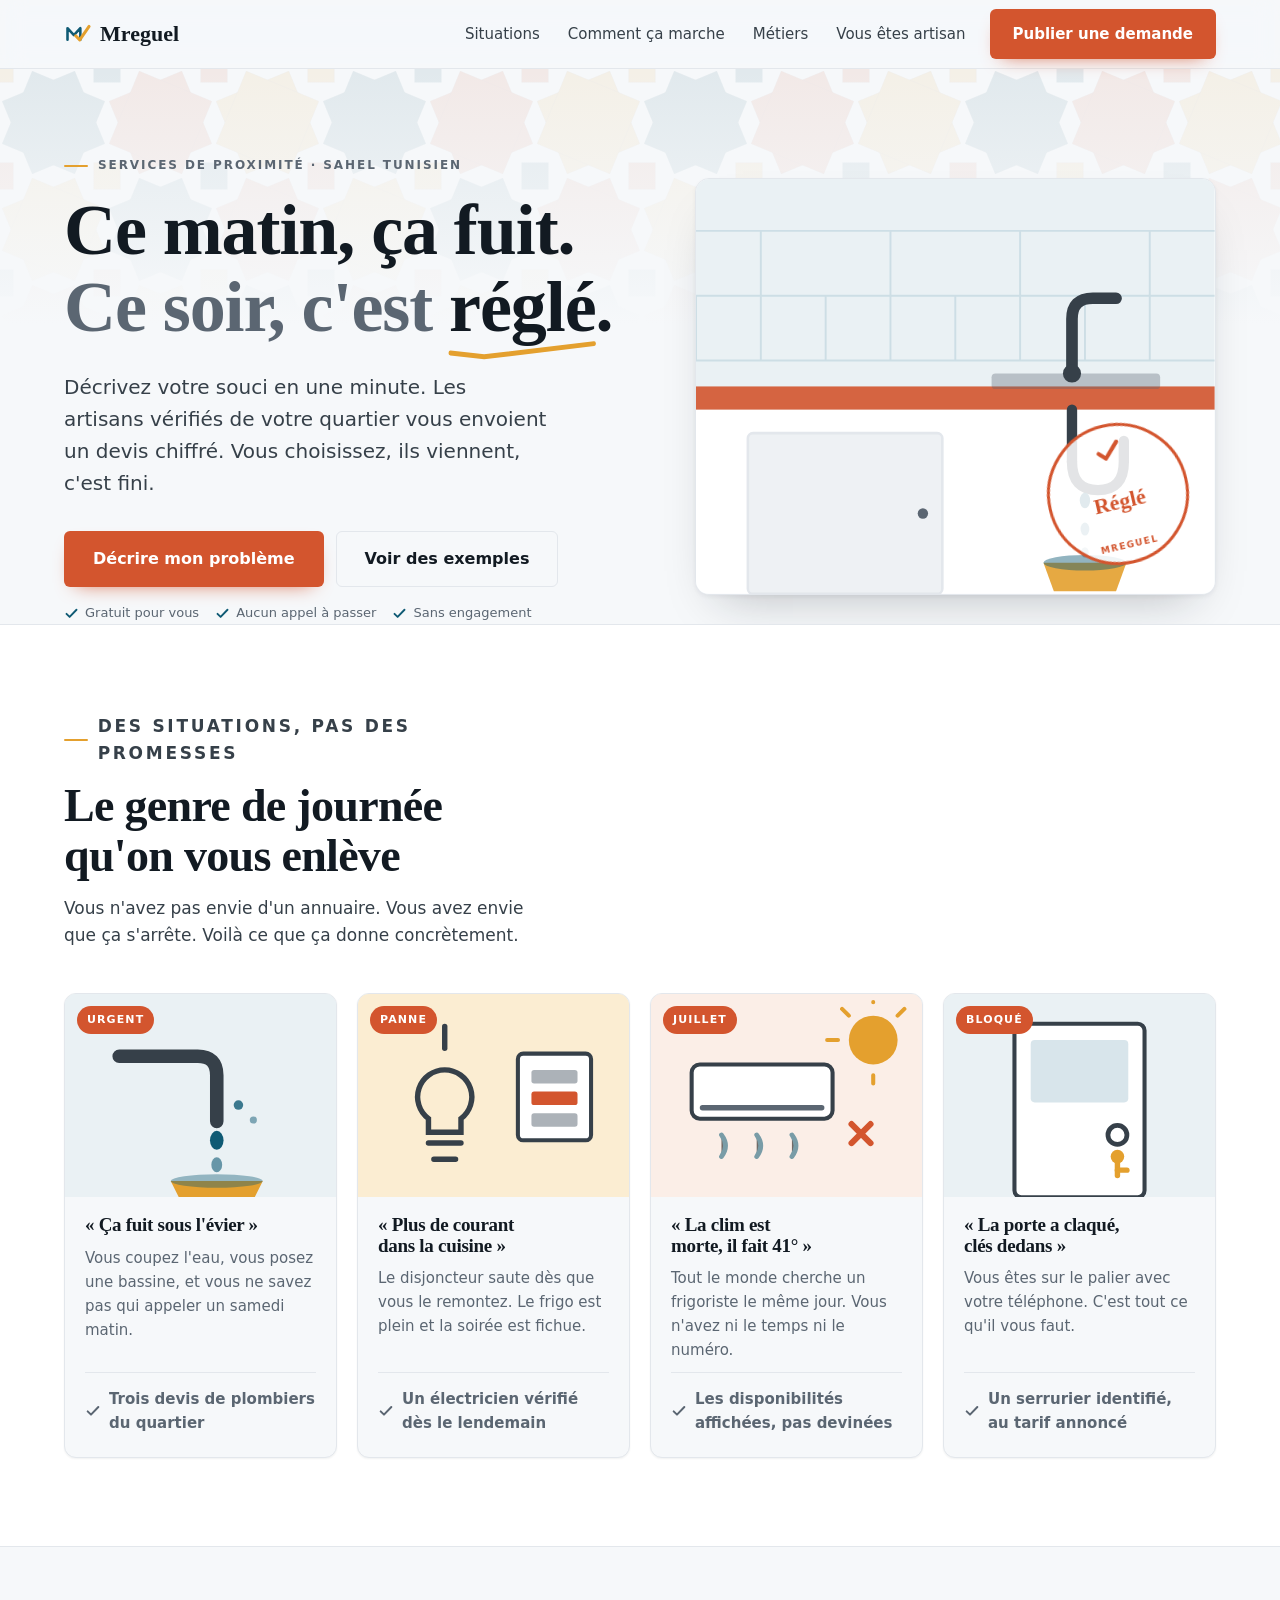
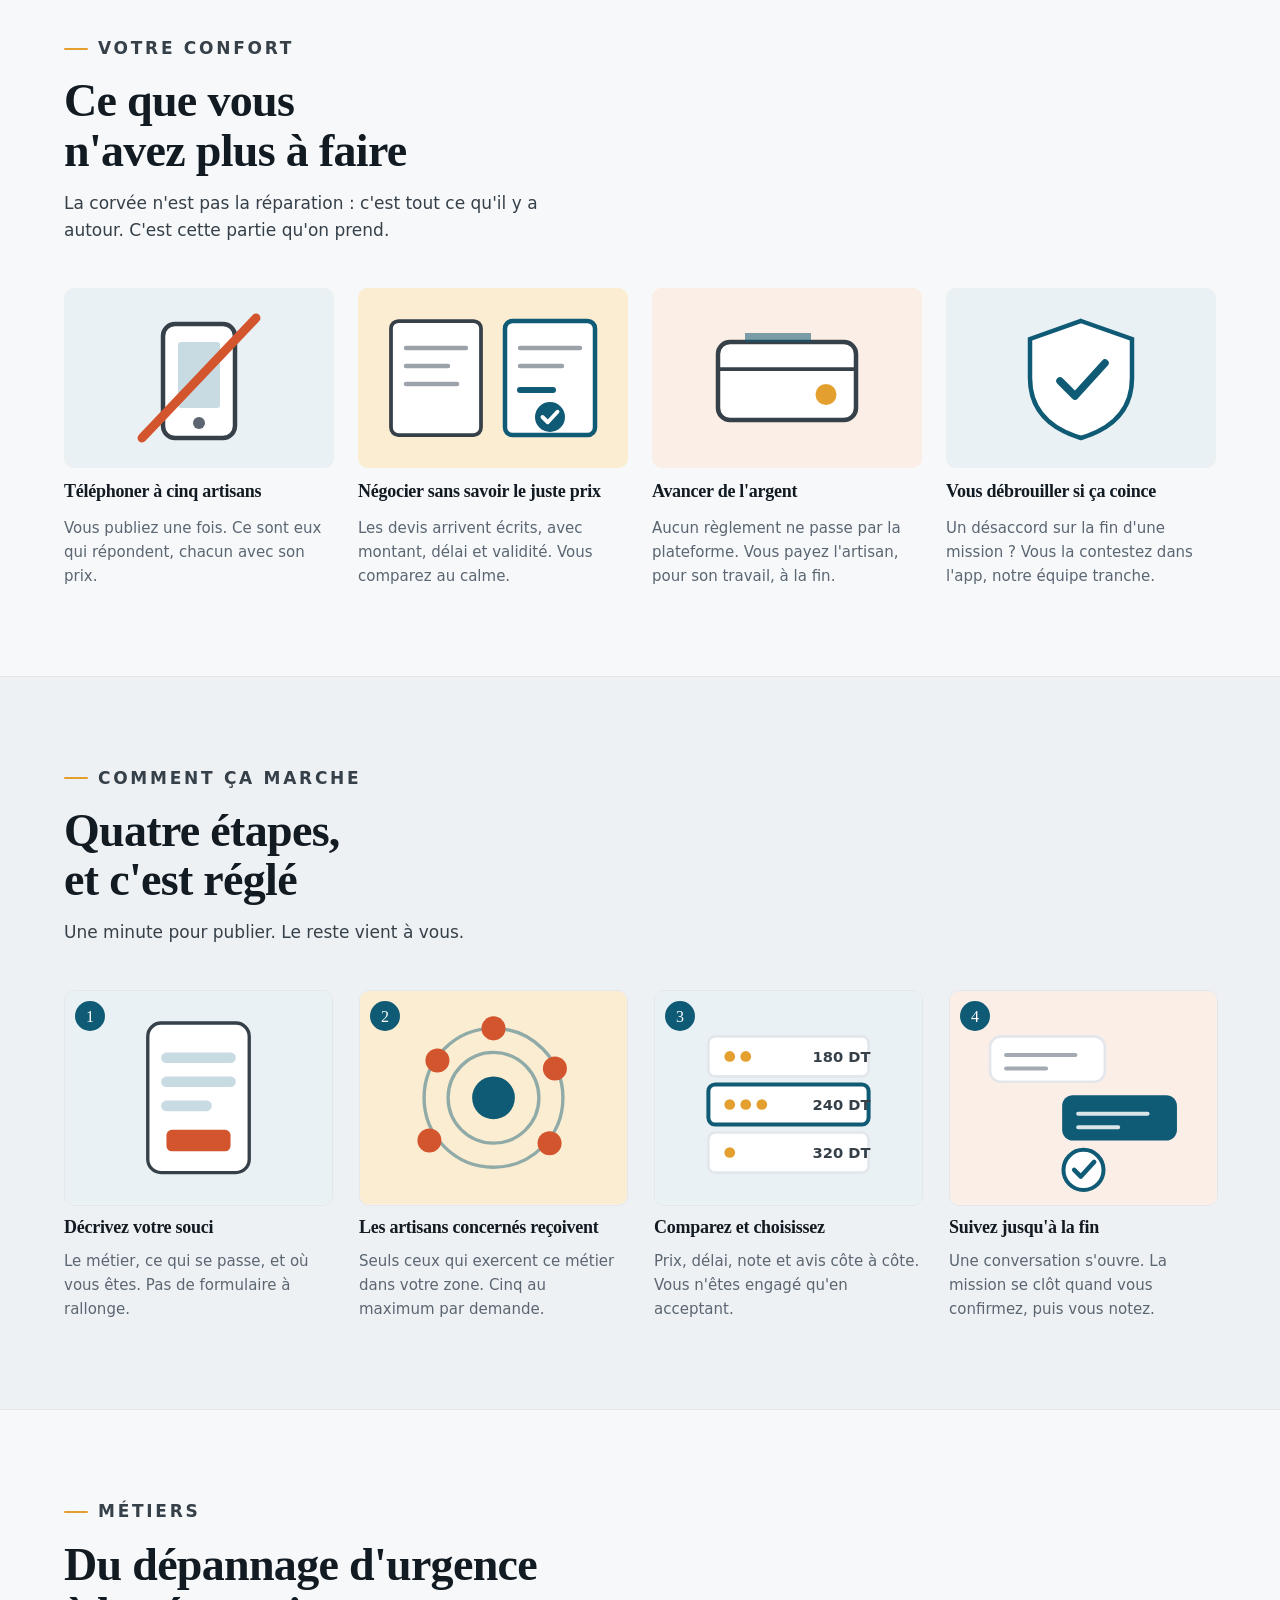
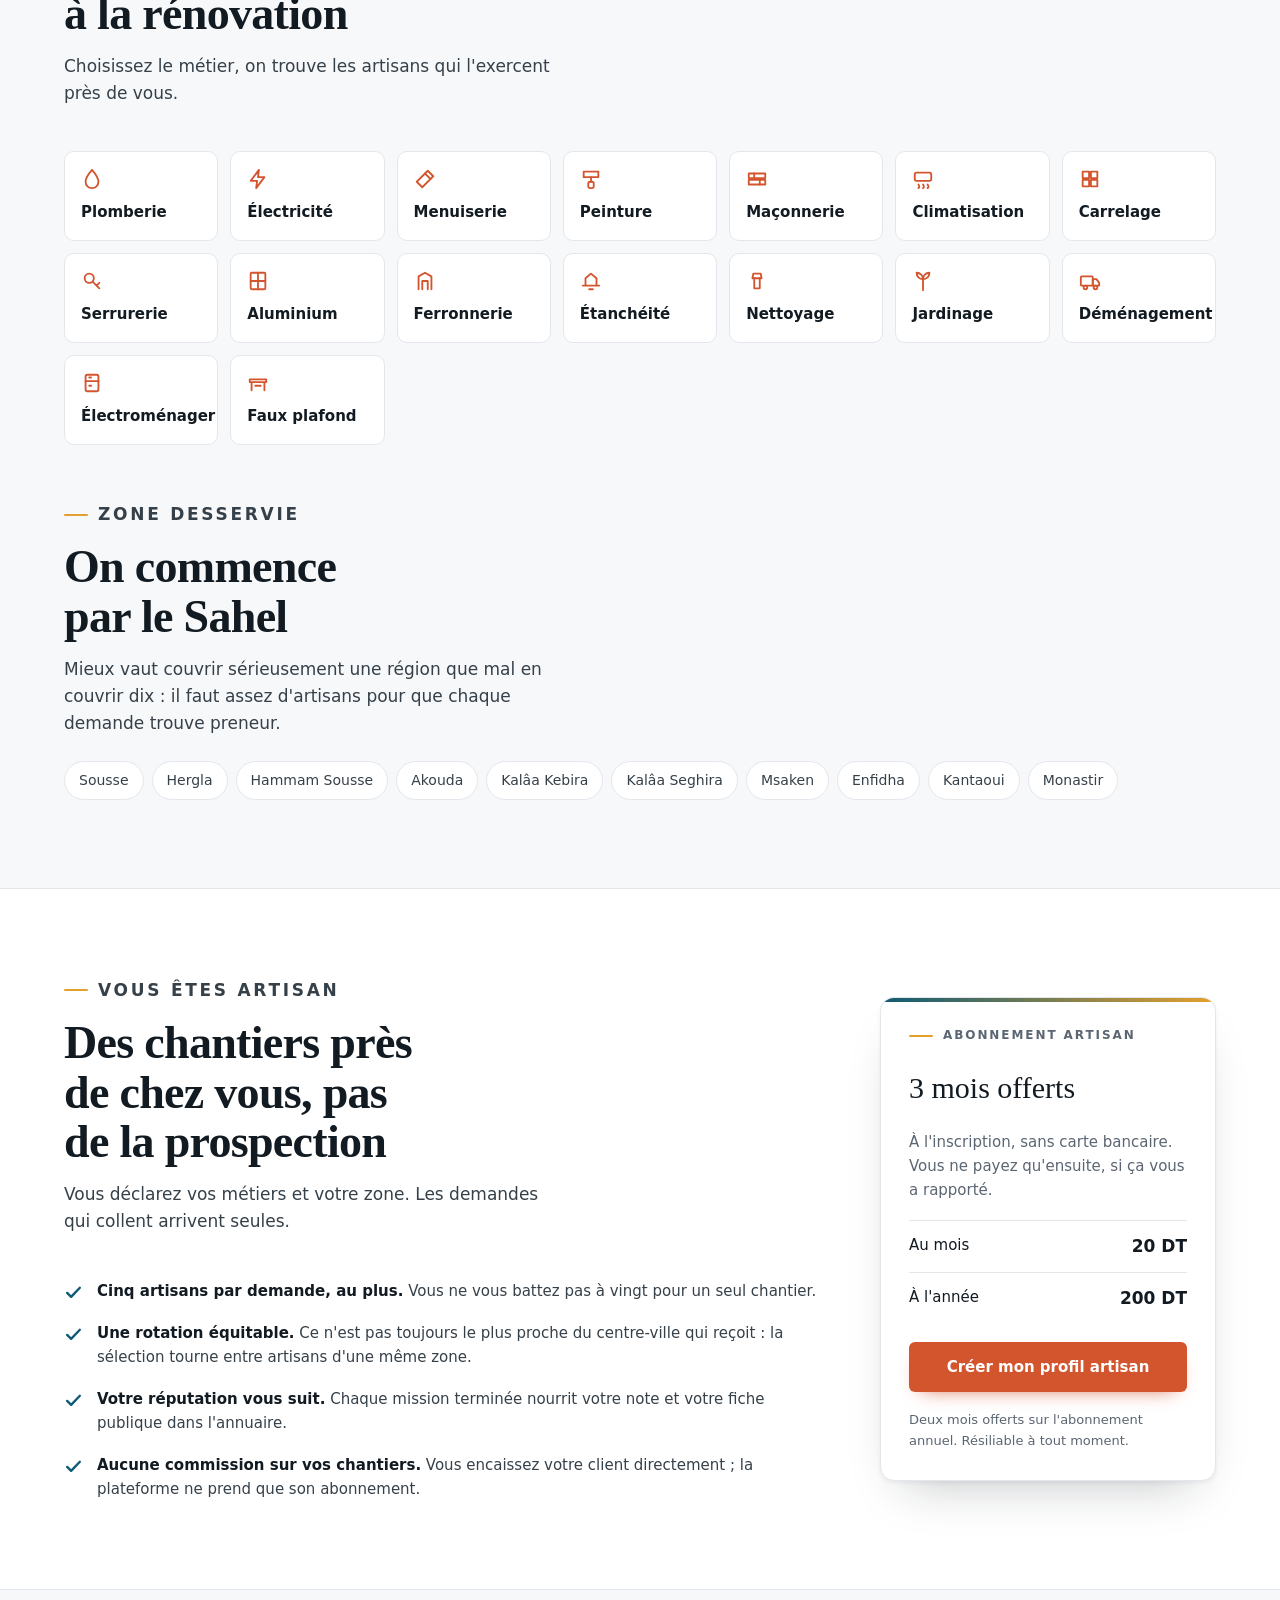
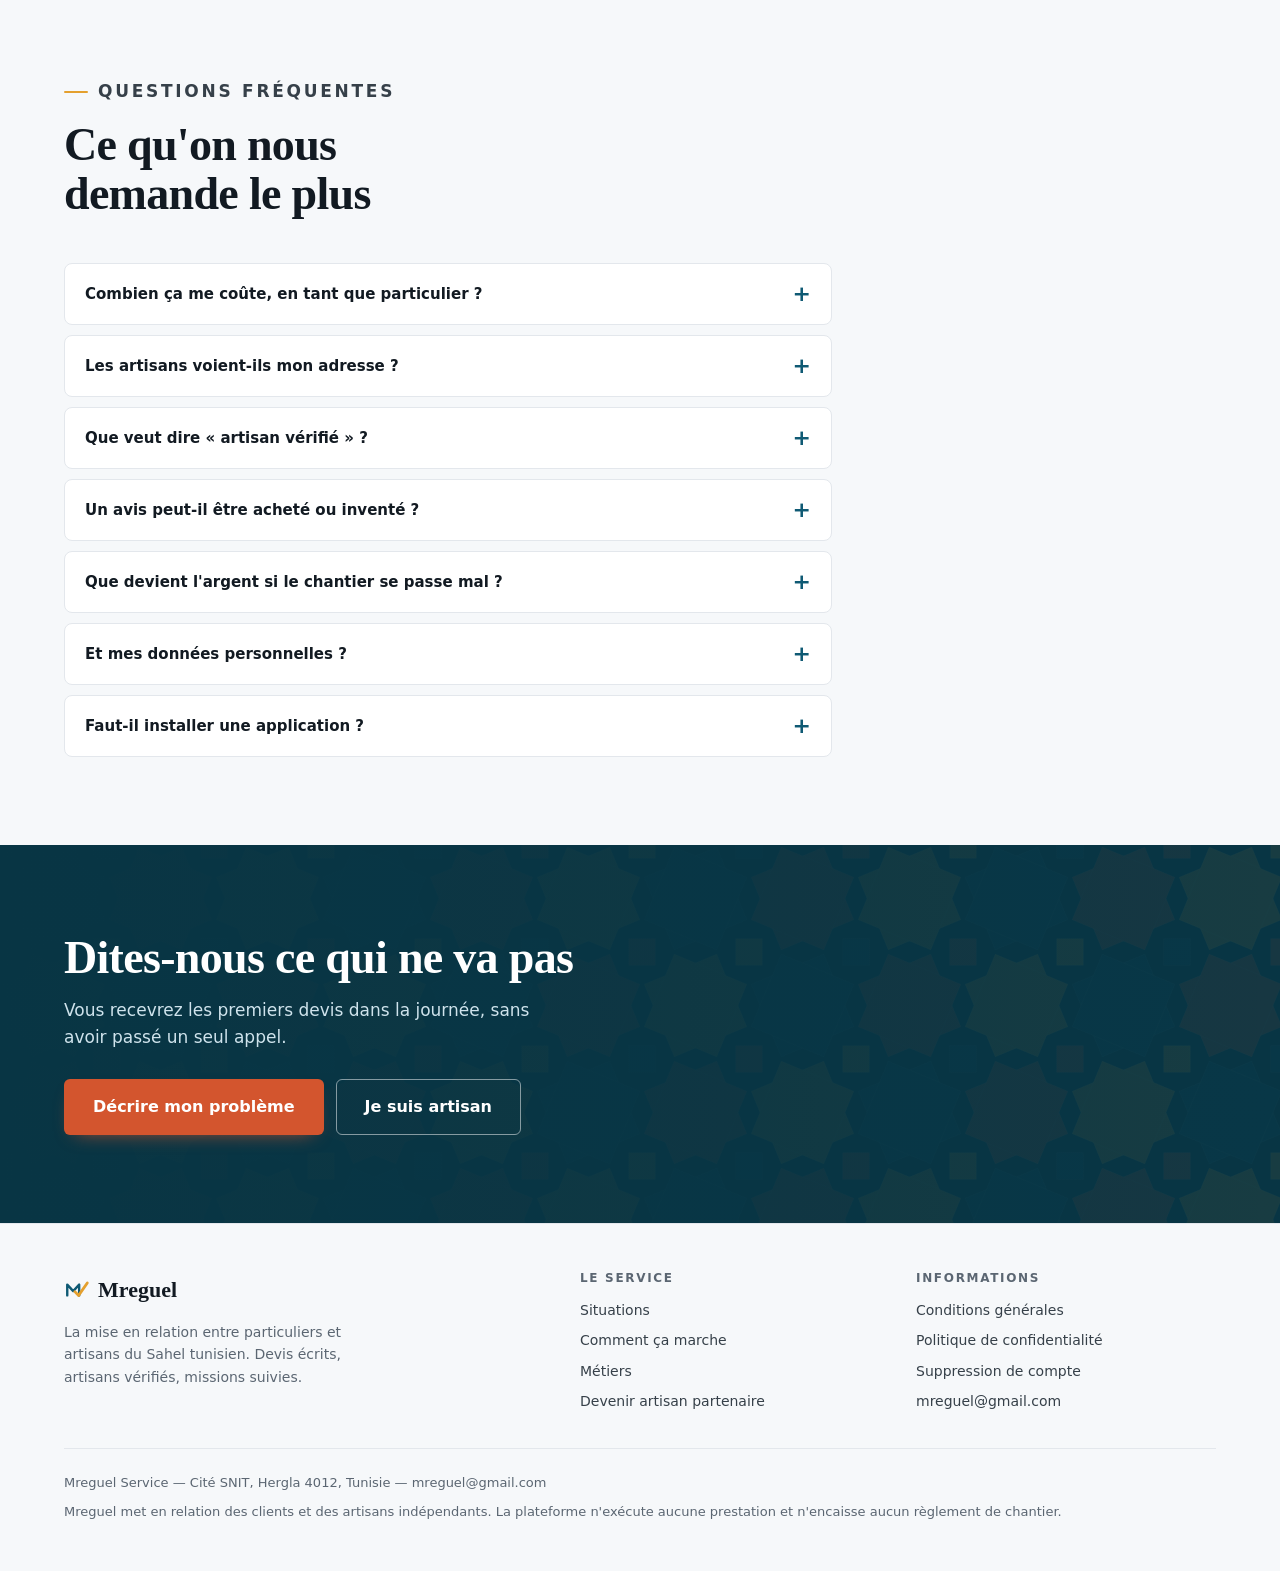
==== commit d4ac2adb: "feat: lien vers la procédure de suppression de compte Play exige que la procédure soit atteignable s" ====
--- a/index.html
+++ b/index.html
@@ -648,6 +648,7 @@
         <ul>
           <li><a href="https://app.mreguel.com/cgu">Conditions générales</a></li>
           <li><a href="https://app.mreguel.com/confidentialite">Politique de confidentialité</a></li>
+          <li><a href="https://app.mreguel.com/suppression-compte">Suppression de compte</a></li>
           <li><a href="mailto:mreguel@gmail.com">mreguel@gmail.com</a></li>
         </ul>
       </div>
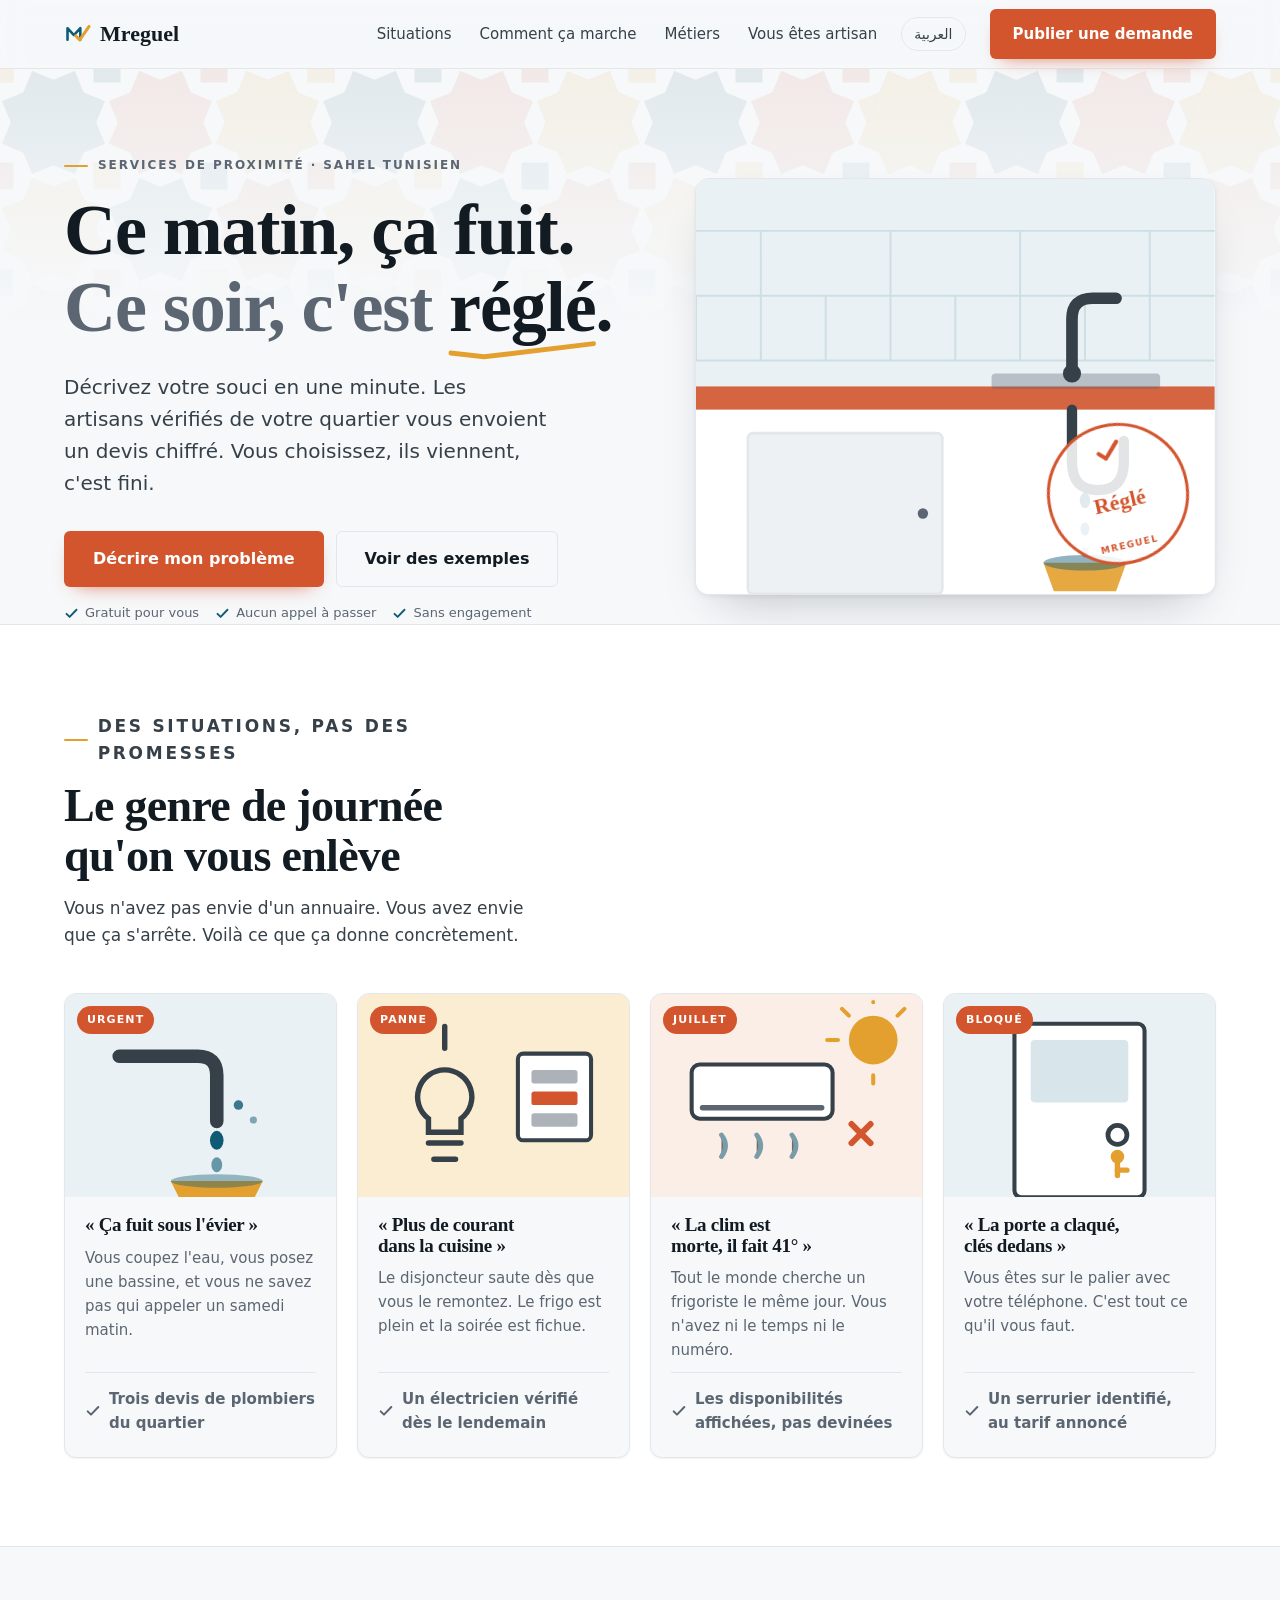
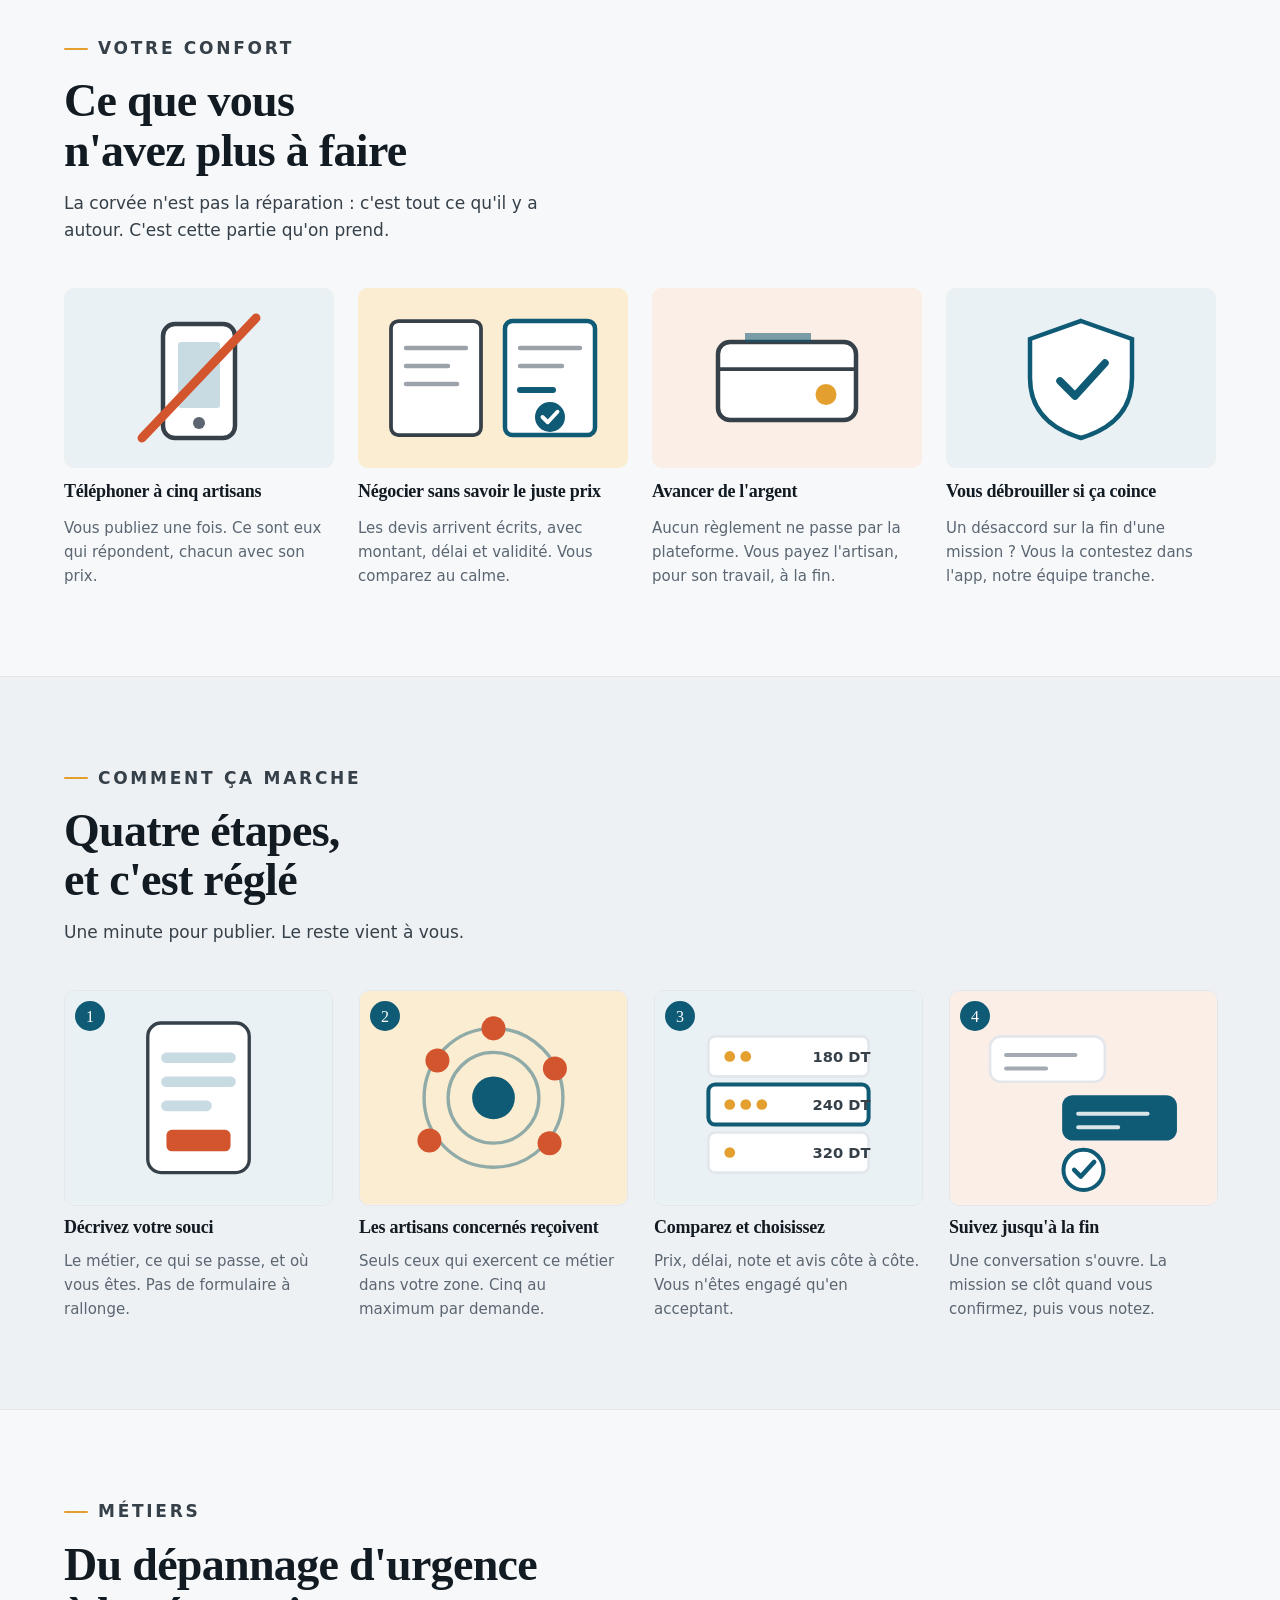
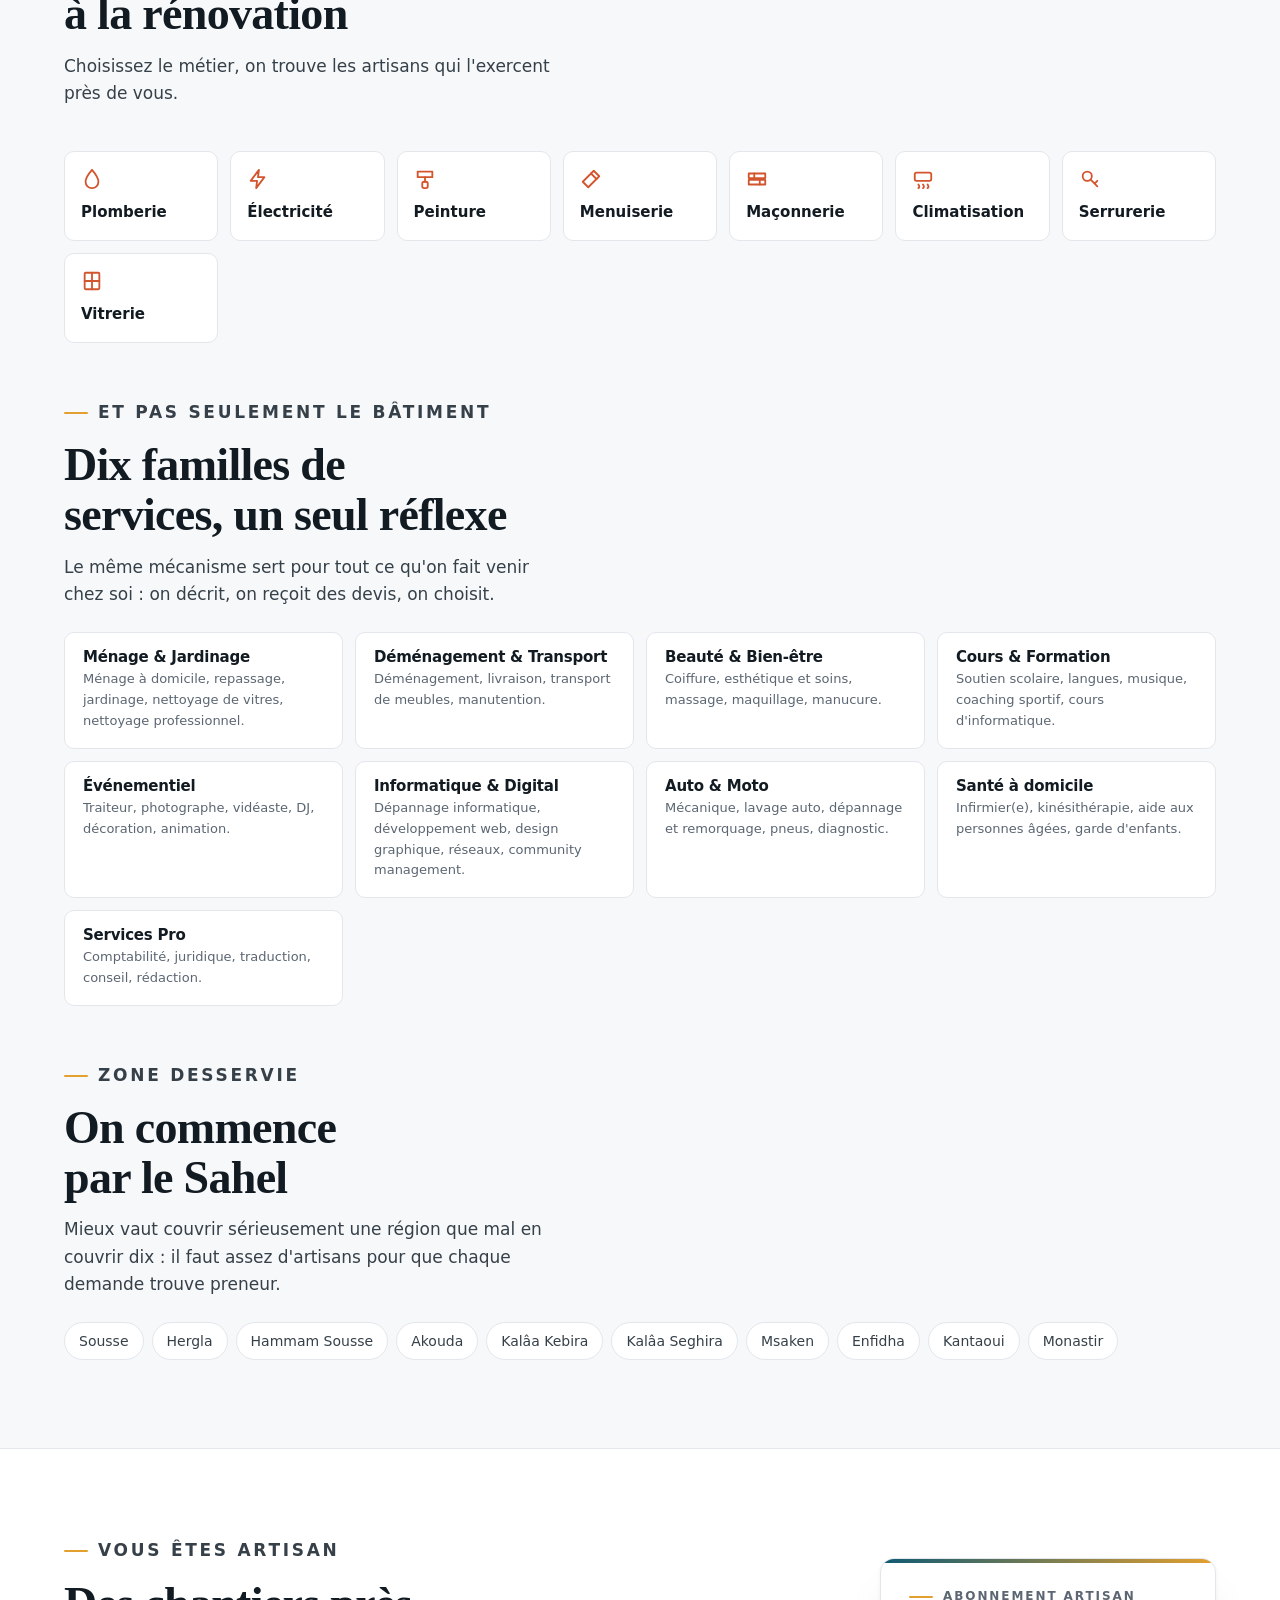
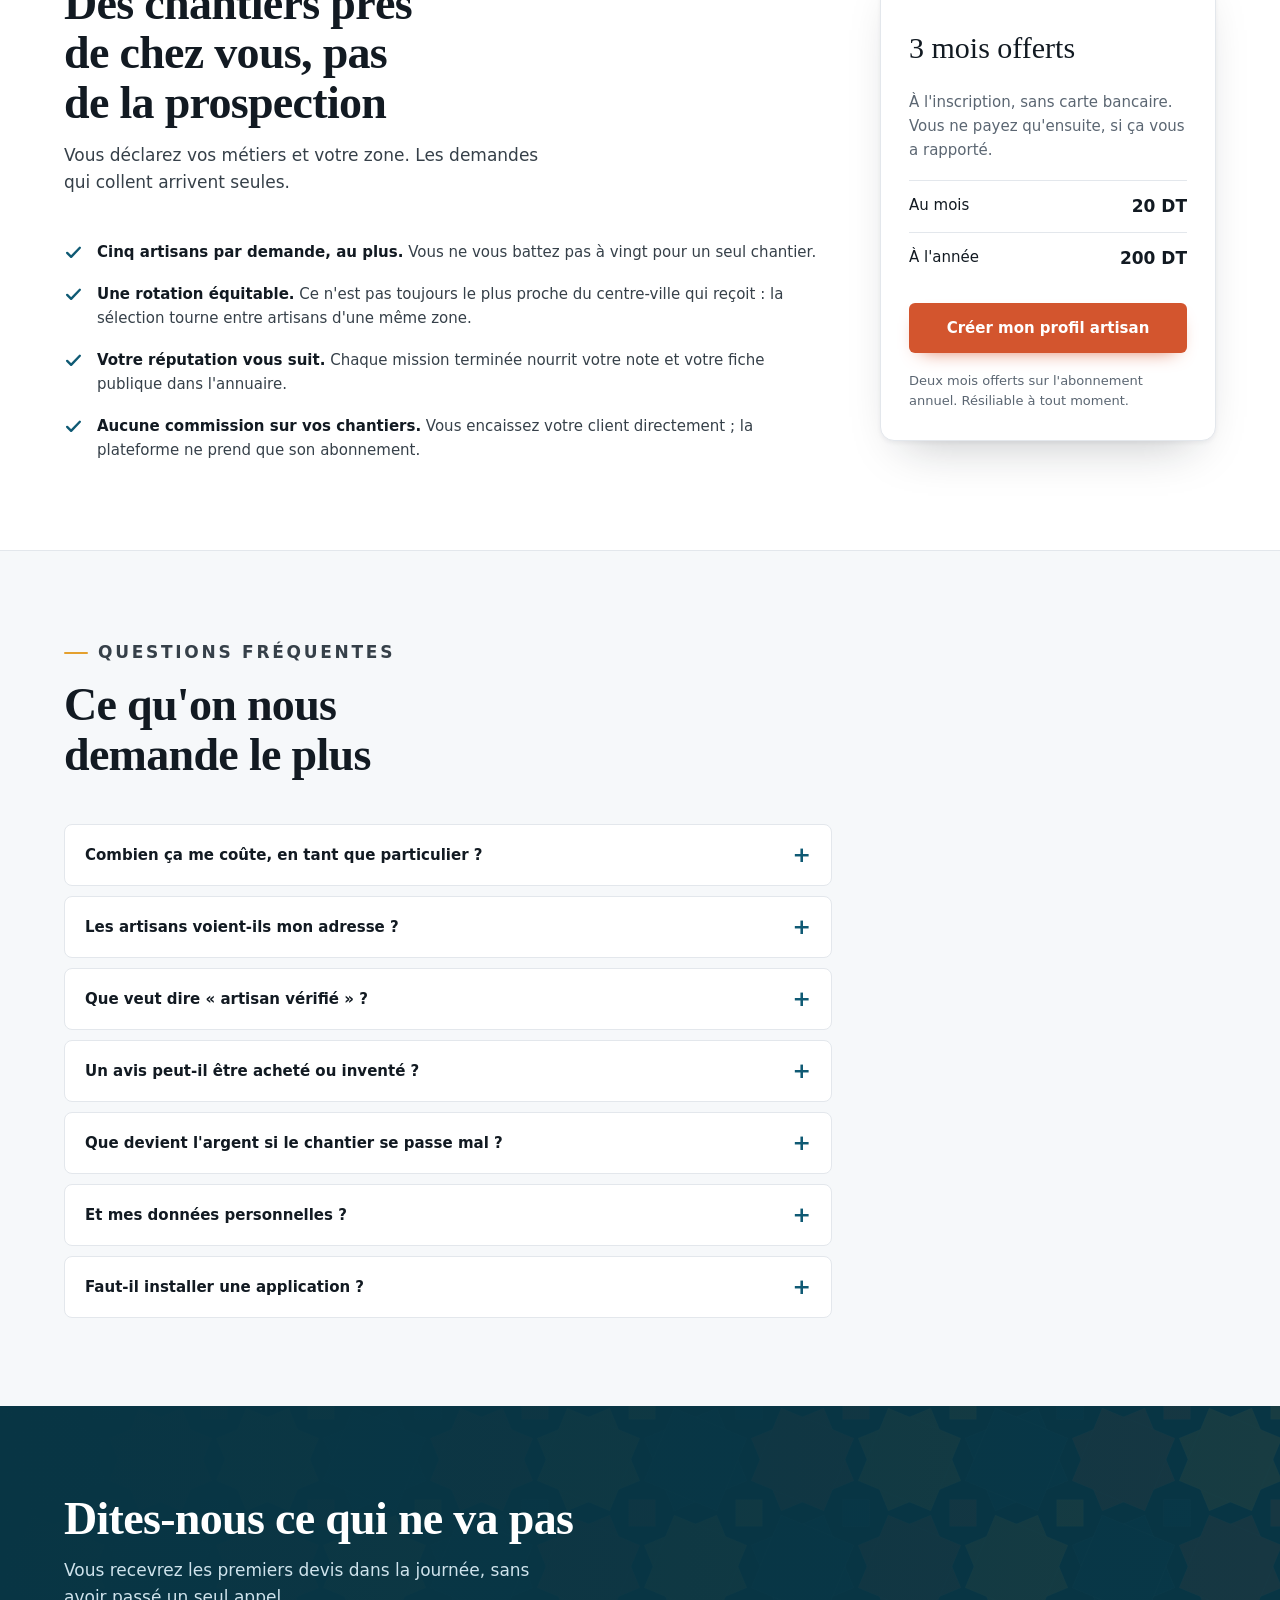
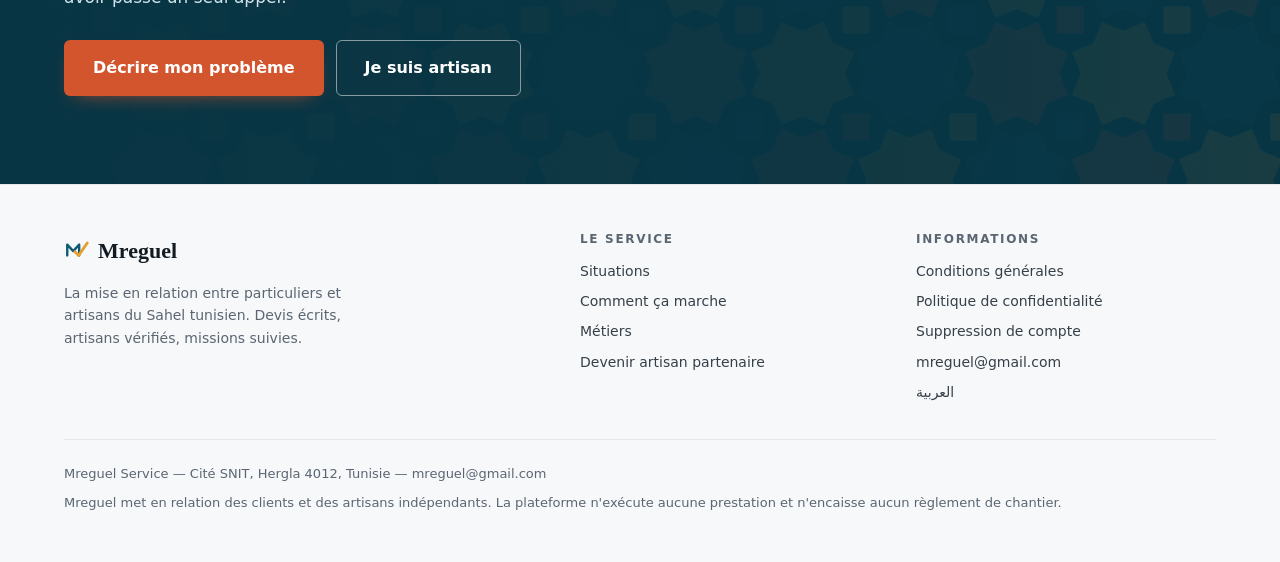
==== commit aca30754: "feat(seo): recaler la vitrine sur le catalogue réel et publier la version arabe Trois problèmes dist" ====
--- a/index.html
+++ b/index.html
@@ -4,42 +4,70 @@
   <meta charset="utf-8" />
   <meta name="viewport" content="width=device-width, initial-scale=1" />
 
-  <title>Mreguel — Artisans vérifiés à Sousse et dans le Sahel. C'est réglé.</title>
-  <meta name="description" content="Une fuite, une panne, une serrure claquée ? Décrivez votre souci en une minute et recevez des devis écrits d'artisans vérifiés du Sahel tunisien. Gratuit, sans engagement, aucun appel à passer." />
+  <title>Artisans et services à domicile à Sousse — Mreguel</title>
+  <meta name="description" content="Fuite, clim en panne, ménage, coiffure, dépannage informatique : décrivez votre besoin en une minute et recevez des devis écrits de pros vérifiés du Sahel." />
   <link rel="canonical" href="https://mreguel.com/" />
+
+  <!-- Une langue par URL. Chaque version déclare la paire complète plus
+       x-default : Google n'honore les alternates que s'ils sont réciproques. -->
+  <link rel="alternate" hreflang="fr-TN" href="https://mreguel.com/" />
+  <link rel="alternate" hreflang="ar-TN" href="https://mreguel.com/ar/" />
+  <link rel="alternate" hreflang="x-default" href="https://mreguel.com/" />
+
   <meta name="robots" content="index, follow" />
   <meta name="theme-color" content="#0f5a74" />
 
   <link rel="icon" type="image/svg+xml" href="/favicon.svg" />
 
   <!-- Partage social. og:image doit être un PNG/JPEG : la plupart des plateformes
-       ignorent le SVG. Voir README-vitrine.md — un export reste à produire. -->
+       ignorent le SVG. -->
   <meta property="og:type" content="website" />
   <meta property="og:site_name" content="Mreguel" />
   <meta property="og:locale" content="fr_TN" />
+  <meta property="og:locale:alternate" content="ar_TN" />
   <meta property="og:url" content="https://mreguel.com/" />
-  <meta property="og:title" content="Mreguel — Artisans vérifiés à Sousse et dans le Sahel" />
-  <meta property="og:description" content="Décrivez votre souci, recevez des devis écrits d'artisans vérifiés. Gratuit, sans engagement." />
+  <meta property="og:title" content="Mreguel — Artisans et services à domicile vérifiés à Sousse" />
+  <meta property="og:description" content="Décrivez votre besoin, recevez des devis écrits de pros vérifiés du Sahel. Gratuit, sans engagement." />
   <meta property="og:image" content="https://mreguel.com/og.png" />
   <meta property="og:image:width" content="1200" />
   <meta property="og:image:height" content="630" />
+  <meta property="og:image:alt" content="Mreguel — des devis écrits d'artisans et de prestataires vérifiés du Sahel tunisien." />
+  <!-- X/Twitter ne retombe pas toujours sur les balises og: quand la carte est
+       explicite : on répète le strict nécessaire plutôt que d'espérer. -->
   <meta name="twitter:card" content="summary_large_image" />
+  <meta name="twitter:title" content="Mreguel — Artisans et services à domicile vérifiés à Sousse" />
+  <meta name="twitter:description" content="Décrivez votre besoin, recevez des devis écrits de pros vérifiés du Sahel. Gratuit, sans engagement." />
+  <meta name="twitter:image" content="https://mreguel.com/og.png" />
+  <meta name="twitter:image:alt" content="Mreguel — des devis écrits d'artisans et de prestataires vérifiés du Sahel tunisien." />
 
   <link rel="stylesheet" href="/styles.css" />
 
-  <!-- Données structurées : l'entreprise, et la FAQ (éligible aux résultats
-       enrichis Google — les questions ci-dessous sont réelles, pas décoratives). -->
+  <!-- Données structurées : le site, l'entreprise avec son catalogue, et la FAQ
+       (éligible aux résultats enrichis Google — les questions ci-dessous sont
+       réelles, pas décoratives). Le catalogue reprend les familles et les
+       prestations réellement présentes en base (GET /api/v1/categories) : c'est
+       ce qui décrit l'offre aux moteurs, il doit rester synchronisé. -->
   <script type="application/ld+json">
   {
     "@context": "https://schema.org",
     "@graph": [
+      {
+        "@type": "WebSite",
+        "@id": "https://mreguel.com/#website",
+        "url": "https://mreguel.com/",
+        "name": "Mreguel",
+        "inLanguage": "fr-TN",
+        "publisher": { "@id": "https://mreguel.com/#business" }
+      },
       {
         "@type": "LocalBusiness",
         "@id": "https://mreguel.com/#business",
         "name": "Mreguel Service",
         "url": "https://mreguel.com/",
         "email": "mreguel@gmail.com",
-        "description": "Plateforme de mise en relation entre particuliers et artisans vérifiés du Sahel tunisien.",
+        "logo": "https://mreguel.com/favicon.svg",
+        "image": "https://mreguel.com/og.png",
+        "description": "Plateforme de mise en relation entre particuliers et prestataires vérifiés du Sahel tunisien : artisans du bâtiment, ménage, jardinage, déménagement, beauté, cours, événementiel, informatique, auto, santé à domicile et services aux entreprises.",
         "address": {
           "@type": "PostalAddress",
           "streetAddress": "Cité SNIT",
@@ -56,12 +84,133 @@
           { "@type": "City", "name": "Kalâa Seghira" },
           { "@type": "City", "name": "Msaken" },
           { "@type": "City", "name": "Enfidha" },
+          { "@type": "City", "name": "Port El Kantaoui" },
           { "@type": "City", "name": "Monastir" }
-        ]
+        ],
+        "hasOfferCatalog": {
+          "@type": "OfferCatalog",
+          "name": "Prestations disponibles sur Mreguel",
+          "itemListElement": [
+            {
+              "@type": "OfferCatalog",
+              "name": "Maison & Travaux",
+              "itemListElement": [
+                { "@type": "Offer", "itemOffered": { "@type": "Service", "name": "Plomberie" } },
+                { "@type": "Offer", "itemOffered": { "@type": "Service", "name": "Électricité" } },
+                { "@type": "Offer", "itemOffered": { "@type": "Service", "name": "Peinture" } },
+                { "@type": "Offer", "itemOffered": { "@type": "Service", "name": "Menuiserie" } },
+                { "@type": "Offer", "itemOffered": { "@type": "Service", "name": "Maçonnerie" } },
+                { "@type": "Offer", "itemOffered": { "@type": "Service", "name": "Climatisation & Chauffage" } },
+                { "@type": "Offer", "itemOffered": { "@type": "Service", "name": "Serrurerie" } },
+                { "@type": "Offer", "itemOffered": { "@type": "Service", "name": "Vitrerie" } }
+              ]
+            },
+            {
+              "@type": "OfferCatalog",
+              "name": "Ménage & Jardinage",
+              "itemListElement": [
+                { "@type": "Offer", "itemOffered": { "@type": "Service", "name": "Ménage à domicile" } },
+                { "@type": "Offer", "itemOffered": { "@type": "Service", "name": "Repassage" } },
+                { "@type": "Offer", "itemOffered": { "@type": "Service", "name": "Jardinage" } },
+                { "@type": "Offer", "itemOffered": { "@type": "Service", "name": "Nettoyage de vitres" } },
+                { "@type": "Offer", "itemOffered": { "@type": "Service", "name": "Nettoyage professionnel" } }
+              ]
+            },
+            {
+              "@type": "OfferCatalog",
+              "name": "Déménagement & Transport",
+              "itemListElement": [
+                { "@type": "Offer", "itemOffered": { "@type": "Service", "name": "Déménagement" } },
+                { "@type": "Offer", "itemOffered": { "@type": "Service", "name": "Livraison" } },
+                { "@type": "Offer", "itemOffered": { "@type": "Service", "name": "Transport de meubles" } },
+                { "@type": "Offer", "itemOffered": { "@type": "Service", "name": "Manutention" } }
+              ]
+            },
+            {
+              "@type": "OfferCatalog",
+              "name": "Beauté & Bien-être",
+              "itemListElement": [
+                { "@type": "Offer", "itemOffered": { "@type": "Service", "name": "Coiffure" } },
+                { "@type": "Offer", "itemOffered": { "@type": "Service", "name": "Esthétique & Soins" } },
+                { "@type": "Offer", "itemOffered": { "@type": "Service", "name": "Massage" } },
+                { "@type": "Offer", "itemOffered": { "@type": "Service", "name": "Maquillage" } },
+                { "@type": "Offer", "itemOffered": { "@type": "Service", "name": "Manucure" } }
+              ]
+            },
+            {
+              "@type": "OfferCatalog",
+              "name": "Cours & Formation",
+              "itemListElement": [
+                { "@type": "Offer", "itemOffered": { "@type": "Service", "name": "Soutien scolaire" } },
+                { "@type": "Offer", "itemOffered": { "@type": "Service", "name": "Langues" } },
+                { "@type": "Offer", "itemOffered": { "@type": "Service", "name": "Musique" } },
+                { "@type": "Offer", "itemOffered": { "@type": "Service", "name": "Coaching sportif" } },
+                { "@type": "Offer", "itemOffered": { "@type": "Service", "name": "Cours d'informatique" } }
+              ]
+            },
+            {
+              "@type": "OfferCatalog",
+              "name": "Événementiel",
+              "itemListElement": [
+                { "@type": "Offer", "itemOffered": { "@type": "Service", "name": "Traiteur" } },
+                { "@type": "Offer", "itemOffered": { "@type": "Service", "name": "Photographe" } },
+                { "@type": "Offer", "itemOffered": { "@type": "Service", "name": "Vidéaste" } },
+                { "@type": "Offer", "itemOffered": { "@type": "Service", "name": "DJ & Musique" } },
+                { "@type": "Offer", "itemOffered": { "@type": "Service", "name": "Décoration" } },
+                { "@type": "Offer", "itemOffered": { "@type": "Service", "name": "Animation" } }
+              ]
+            },
+            {
+              "@type": "OfferCatalog",
+              "name": "Informatique & Digital",
+              "itemListElement": [
+                { "@type": "Offer", "itemOffered": { "@type": "Service", "name": "Dépannage informatique" } },
+                { "@type": "Offer", "itemOffered": { "@type": "Service", "name": "Développement web" } },
+                { "@type": "Offer", "itemOffered": { "@type": "Service", "name": "Design graphique" } },
+                { "@type": "Offer", "itemOffered": { "@type": "Service", "name": "Réseaux" } },
+                { "@type": "Offer", "itemOffered": { "@type": "Service", "name": "Community management" } }
+              ]
+            },
+            {
+              "@type": "OfferCatalog",
+              "name": "Auto & Moto",
+              "itemListElement": [
+                { "@type": "Offer", "itemOffered": { "@type": "Service", "name": "Mécanique" } },
+                { "@type": "Offer", "itemOffered": { "@type": "Service", "name": "Lavage auto" } },
+                { "@type": "Offer", "itemOffered": { "@type": "Service", "name": "Dépannage & Remorquage" } },
+                { "@type": "Offer", "itemOffered": { "@type": "Service", "name": "Pneus" } },
+                { "@type": "Offer", "itemOffered": { "@type": "Service", "name": "Diagnostic" } }
+              ]
+            },
+            {
+              "@type": "OfferCatalog",
+              "name": "Santé à domicile",
+              "itemListElement": [
+                { "@type": "Offer", "itemOffered": { "@type": "Service", "name": "Infirmier(e)" } },
+                { "@type": "Offer", "itemOffered": { "@type": "Service", "name": "Kinésithérapie" } },
+                { "@type": "Offer", "itemOffered": { "@type": "Service", "name": "Aide aux personnes âgées" } },
+                { "@type": "Offer", "itemOffered": { "@type": "Service", "name": "Garde d'enfants" } }
+              ]
+            },
+            {
+              "@type": "OfferCatalog",
+              "name": "Services Pro",
+              "itemListElement": [
+                { "@type": "Offer", "itemOffered": { "@type": "Service", "name": "Comptabilité" } },
+                { "@type": "Offer", "itemOffered": { "@type": "Service", "name": "Juridique" } },
+                { "@type": "Offer", "itemOffered": { "@type": "Service", "name": "Traduction" } },
+                { "@type": "Offer", "itemOffered": { "@type": "Service", "name": "Conseil & Consulting" } },
+                { "@type": "Offer", "itemOffered": { "@type": "Service", "name": "Rédaction" } }
+              ]
+            }
+          ]
+        }
       },
       {
         "@type": "FAQPage",
         "@id": "https://mreguel.com/#faq",
+        "inLanguage": "fr-TN",
+        "isPartOf": { "@id": "https://mreguel.com/#website" },
         "mainEntity": [
           {
             "@type": "Question",
@@ -120,6 +269,7 @@
       <a href="#metiers">Métiers</a>
       <a href="#artisans">Vous êtes artisan</a>
     </nav>
+    <a class="lang" href="/ar/" lang="ar" hreflang="ar" dir="rtl">العربية</a>
     <a class="btn btn-primary" href="#demande">Publier une demande</a>
   </div>
 </header>
@@ -493,20 +643,29 @@
       <ul class="trades reveal">
         <li><a href="#demande"><svg width="22" height="22" viewBox="0 0 24 24" fill="none" stroke="currentColor" stroke-width="2" stroke-linecap="round" stroke-linejoin="round" aria-hidden="true"><path d="M12 22a7 7 0 0 0 7-7c0-5-7-13-7-13S5 10 5 15a7 7 0 0 0 7 7z"></path></svg>Plomberie</a></li>
         <li><a href="#demande"><svg width="22" height="22" viewBox="0 0 24 24" fill="none" stroke="currentColor" stroke-width="2" stroke-linecap="round" stroke-linejoin="round" aria-hidden="true"><path d="M13 2 4 14h7l-1 8 9-12h-7z"></path></svg>Électricité</a></li>
+        <li><a href="#demande"><svg width="22" height="22" viewBox="0 0 24 24" fill="none" stroke="currentColor" stroke-width="2" stroke-linecap="round" stroke-linejoin="round" aria-hidden="true"><path d="M4 4h16v6H4z"></path><path d="M12 10v5"></path><rect x="9" y="15" width="6" height="7" rx="2"></rect></svg>Peinture</a></li>
         <li><a href="#demande"><svg width="22" height="22" viewBox="0 0 24 24" fill="none" stroke="currentColor" stroke-width="2" stroke-linecap="round" stroke-linejoin="round" aria-hidden="true"><path d="M15 3 3 15l6 6L21 9z"></path><path d="m12 6 6 6"></path></svg>Menuiserie</a></li>
-        <li><a href="#demande"><svg width="22" height="22" viewBox="0 0 24 24" fill="none" stroke="currentColor" stroke-width="2" stroke-linecap="round" stroke-linejoin="round" aria-hidden="true"><path d="M4 4h16v6H4z"></path><path d="M12 10v5"></path><rect x="9" y="15" width="6" height="7" rx="2"></rect></svg>Peinture</a></li>
         <li><a href="#demande"><svg width="22" height="22" viewBox="0 0 24 24" fill="none" stroke="currentColor" stroke-width="2" stroke-linecap="round" stroke-linejoin="round" aria-hidden="true"><path d="M3 6h18v5H3zM3 13h18v5H3z"></path><path d="M9 6v5M15 13v5"></path></svg>Maçonnerie</a></li>
         <li><a href="#demande"><svg width="22" height="22" viewBox="0 0 24 24" fill="none" stroke="currentColor" stroke-width="2" stroke-linecap="round" stroke-linejoin="round" aria-hidden="true"><rect x="3" y="5" width="18" height="9" rx="2"></rect><path d="M7 18q2 3 0 4M12 18q2 3 0 4M17 18q2 3 0 4"></path></svg>Climatisation</a></li>
-        <li><a href="#demande"><svg width="22" height="22" viewBox="0 0 24 24" fill="none" stroke="currentColor" stroke-width="2" stroke-linecap="round" stroke-linejoin="round" aria-hidden="true"><path d="M4 4h7v7H4zM13 4h7v7h-7zM4 13h7v7H4zM13 13h7v7h-7z"></path></svg>Carrelage</a></li>
         <li><a href="#demande"><svg width="22" height="22" viewBox="0 0 24 24" fill="none" stroke="currentColor" stroke-width="2" stroke-linecap="round" stroke-linejoin="round" aria-hidden="true"><circle cx="9" cy="9" r="5"></circle><path d="m13 13 7 7M17 17l3-3"></path></svg>Serrurerie</a></li>
-        <li><a href="#demande"><svg width="22" height="22" viewBox="0 0 24 24" fill="none" stroke="currentColor" stroke-width="2" stroke-linecap="round" stroke-linejoin="round" aria-hidden="true"><rect x="4" y="3" width="16" height="18" rx="1"></rect><path d="M12 3v18M4 12h16"></path></svg>Aluminium</a></li>
-        <li><a href="#demande"><svg width="22" height="22" viewBox="0 0 24 24" fill="none" stroke="currentColor" stroke-width="2" stroke-linecap="round" stroke-linejoin="round" aria-hidden="true"><path d="M5 21V7l7-4 7 4v14"></path><path d="M9 21V12h6v9"></path></svg>Ferronnerie</a></li>
-        <li><a href="#demande"><svg width="22" height="22" viewBox="0 0 24 24" fill="none" stroke="currentColor" stroke-width="2" stroke-linecap="round" stroke-linejoin="round" aria-hidden="true"><path d="M3 17h18M6 17V9l6-5 6 5v8"></path><path d="M10 21h4"></path></svg>Étanchéité</a></li>
-        <li><a href="#demande"><svg width="22" height="22" viewBox="0 0 24 24" fill="none" stroke="currentColor" stroke-width="2" stroke-linecap="round" stroke-linejoin="round" aria-hidden="true"><path d="M8 4h8l1 5H7z"></path><path d="M9 9v11h6V9"></path></svg>Nettoyage</a></li>
-        <li><a href="#demande"><svg width="22" height="22" viewBox="0 0 24 24" fill="none" stroke="currentColor" stroke-width="2" stroke-linecap="round" stroke-linejoin="round" aria-hidden="true"><path d="M12 22V10"></path><path d="M12 10C12 6 9 3 5 3c0 4 3 7 7 7z"></path><path d="M12 10c0-4 3-7 7-7 0 4-3 7-7 7z"></path></svg>Jardinage</a></li>
-        <li><a href="#demande"><svg width="22" height="22" viewBox="0 0 24 24" fill="none" stroke="currentColor" stroke-width="2" stroke-linecap="round" stroke-linejoin="round" aria-hidden="true"><rect x="2" y="7" width="13" height="10" rx="1"></rect><path d="M15 10h4l3 4v3h-7z"></path><circle cx="7" cy="19" r="2"></circle><circle cx="18" cy="19" r="2"></circle></svg>Déménagement</a></li>
-        <li><a href="#demande"><svg width="22" height="22" viewBox="0 0 24 24" fill="none" stroke="currentColor" stroke-width="2" stroke-linecap="round" stroke-linejoin="round" aria-hidden="true"><rect x="5" y="3" width="14" height="18" rx="2"></rect><path d="M5 10h14"></path><path d="M9 6h2M9 15h2"></path></svg>Électroménager</a></li>
-        <li><a href="#demande"><svg width="22" height="22" viewBox="0 0 24 24" fill="none" stroke="currentColor" stroke-width="2" stroke-linecap="round" stroke-linejoin="round" aria-hidden="true"><path d="M3 8h18v3H3zM5 11v9M19 11v9"></path><path d="M9 15h6"></path></svg>Faux plafond</a></li>
+        <li><a href="#demande"><svg width="22" height="22" viewBox="0 0 24 24" fill="none" stroke="currentColor" stroke-width="2" stroke-linecap="round" stroke-linejoin="round" aria-hidden="true"><rect x="4" y="3" width="16" height="18" rx="1"></rect><path d="M12 3v18M4 12h16"></path></svg>Vitrerie</a></li>
+      </ul>
+
+      <div class="section-head reveal" style="margin-block: 3.5rem 1.5rem;">
+        <p class="eyebrow">Et pas seulement le bâtiment</p>
+        <h2>Dix familles de services, un seul réflexe</h2>
+        <p>Le même mécanisme sert pour tout ce qu'on fait venir chez soi : on décrit, on reçoit des devis, on choisit.</p>
+      </div>
+      <ul class="families reveal">
+        <li><h3>Ménage & Jardinage</h3><p>Ménage à domicile, repassage, jardinage, nettoyage de vitres, nettoyage professionnel.</p></li>
+        <li><h3>Déménagement & Transport</h3><p>Déménagement, livraison, transport de meubles, manutention.</p></li>
+        <li><h3>Beauté & Bien-être</h3><p>Coiffure, esthétique et soins, massage, maquillage, manucure.</p></li>
+        <li><h3>Cours & Formation</h3><p>Soutien scolaire, langues, musique, coaching sportif, cours d'informatique.</p></li>
+        <li><h3>Événementiel</h3><p>Traiteur, photographe, vidéaste, DJ, décoration, animation.</p></li>
+        <li><h3>Informatique & Digital</h3><p>Dépannage informatique, développement web, design graphique, réseaux, community management.</p></li>
+        <li><h3>Auto & Moto</h3><p>Mécanique, lavage auto, dépannage et remorquage, pneus, diagnostic.</p></li>
+        <li><h3>Santé à domicile</h3><p>Infirmier(e), kinésithérapie, aide aux personnes âgées, garde d'enfants.</p></li>
+        <li><h3>Services Pro</h3><p>Comptabilité, juridique, traduction, conseil, rédaction.</p></li>
       </ul>
 
       <div class="section-head reveal" style="margin-block: 3.5rem 1.5rem;">
@@ -650,6 +809,7 @@
           <li><a href="https://app.mreguel.com/confidentialite">Politique de confidentialité</a></li>
           <li><a href="https://app.mreguel.com/suppression-compte">Suppression de compte</a></li>
           <li><a href="mailto:mreguel@gmail.com">mreguel@gmail.com</a></li>
+          <li><a href="/ar/" lang="ar" hreflang="ar" dir="rtl">العربية</a></li>
         </ul>
       </div>
     </div>
--- a/styles.css
+++ b/styles.css
@@ -147,9 +147,12 @@
 
   .hero h1 { font-size: clamp(2.5rem, 7.4vw, 4.5rem); margin-block: 1rem .25rem; }
   .hero h1 .quiet { color: var(--muted); }
+  /* À taille égale, l'arabe occupe plus de largeur : sans ce réglage le titre du
+     héros passe de deux à quatre lignes et pousse l'appel à l'action vers le bas. */
+  [lang="ar"] .hero h1 { font-size: clamp(2.125rem, 5.4vw, 3.375rem); }
   .ticked { position: relative; white-space: nowrap; }
   .ticked svg {
-    position: absolute; left: 0; bottom: -.14em; width: 100%; height: .26em;
+    position: absolute; inset-inline-start: 0; bottom: -.14em; width: 100%; height: .26em;
     overflow: visible; color: var(--safran);
   }
   .ticked path { stroke-dasharray: 1; stroke-dashoffset: 1; animation: draw 1.2s .45s cubic-bezier(.22,.61,.36,1) forwards; }
@@ -170,21 +173,25 @@
   }
   .scene-frame > svg { width: 100%; height: auto; }
   .stamp {
-    position: absolute; right: 5%; bottom: 7%;
+    position: absolute; inset-inline-end: 5%; bottom: 7%;
     display: grid; place-items: center; gap: .125rem;
     width: clamp(6.5rem, 15vw, 8.5rem); aspect-ratio: 1;
     border: 3px solid var(--terracotta); border-radius: 50%;
     color: var(--terracotta); background: color-mix(in srgb, var(--surface) 86%, transparent);
     font-family: var(--serif); font-size: clamp(1rem, 2.4vw, 1.375rem); font-weight: 600;
-    transform: rotate(-13deg) scale(.4); opacity: 0;
+    /* L'inclinaison passe par une variable : en RTL le tampon change de côté
+       (inset-inline-end), il doit pencher dans l'autre sens pour rester lisible. */
+    --stamp-tilt: -13deg;
+    transform: rotate(var(--stamp-tilt)) scale(.4); opacity: 0;
     animation: stamp .5s 1.5s cubic-bezier(.2,1.5,.5,1) forwards;
   }
   .stamp small { font-family: var(--sans); font-size: .5625rem; letter-spacing: .16em; text-transform: uppercase; font-weight: 700; }
-  @keyframes stamp { to { transform: rotate(-13deg) scale(1); opacity: 1; } }
+  [dir="rtl"] .stamp { --stamp-tilt: 13deg; }
+  @keyframes stamp { to { transform: rotate(var(--stamp-tilt)) scale(1); opacity: 1; } }
 
   @media (prefers-reduced-motion: reduce) {
     .ticked path { animation: none; stroke-dashoffset: 0; }
-    .stamp { animation: none; transform: rotate(-13deg); opacity: 1; }
+    .stamp { animation: none; transform: rotate(var(--stamp-tilt)); opacity: 1; }
     .reveal { opacity: 1 !important; transform: none !important; }
   }
 
@@ -213,7 +220,7 @@
   .case-art { position: relative; aspect-ratio: 4 / 3; background: var(--azur-50); }
   .case-art svg { position: absolute; inset: 0; width: 100%; height: 100%; }
   .case-tag {
-    position: absolute; top: .75rem; left: .75rem; z-index: 2;
+    position: absolute; top: .75rem; inset-inline-start: .75rem; z-index: 2;
     font-size: .6875rem; font-weight: 700; letter-spacing: .1em; text-transform: uppercase;
     padding: .3125rem .625rem; border-radius: 999px;
     background: var(--terracotta); color: #fff;
@@ -271,6 +278,27 @@
   .trades svg { color: var(--terracotta); flex: none; }
   .trades a:hover svg { color: var(--azur); }
 
+  /* Les familles hors bâtiment portent chacune plusieurs prestations : une
+     carte texte les nomme toutes, là où la grille .trades imposerait une icône
+     par prestation et dix rangées. */
+  .families { list-style: none; margin: 0; padding: 0; display: grid; gap: .75rem; grid-template-columns: repeat(auto-fill, minmax(15rem, 1fr)); }
+  .families li {
+    padding: 1rem 1.125rem; background: var(--surface);
+    border: 1px solid var(--line); border-radius: 10px;
+  }
+  .band .families li, .band-sunk .families li { background: var(--ground); }
+  .families h3 { font-family: var(--sans); font-size: .9375rem; font-weight: 650; margin-block: 0 .25rem; }
+  .families p { font-size: .8125rem; color: var(--muted); margin: 0; }
+
+  /* Bascule de langue : discrète dans l'en-tête, mais toujours atteignable —
+     c'est le seul chemin vers l'autre version pour un visiteur déjà arrivé. */
+  .lang {
+    font-size: .875rem; color: var(--ink-soft); text-decoration: none;
+    padding: .3125rem .75rem; border: 1px solid var(--line); border-radius: 999px;
+    flex: none;
+  }
+  .lang:hover { color: var(--azur); border-color: var(--azur); }
+
   .cities { display: flex; flex-wrap: wrap; gap: .5rem; list-style: none; margin: 0; padding: 0; }
   .cities li {
     padding: .4375rem .875rem; border: 1px solid var(--line); border-radius: 999px;
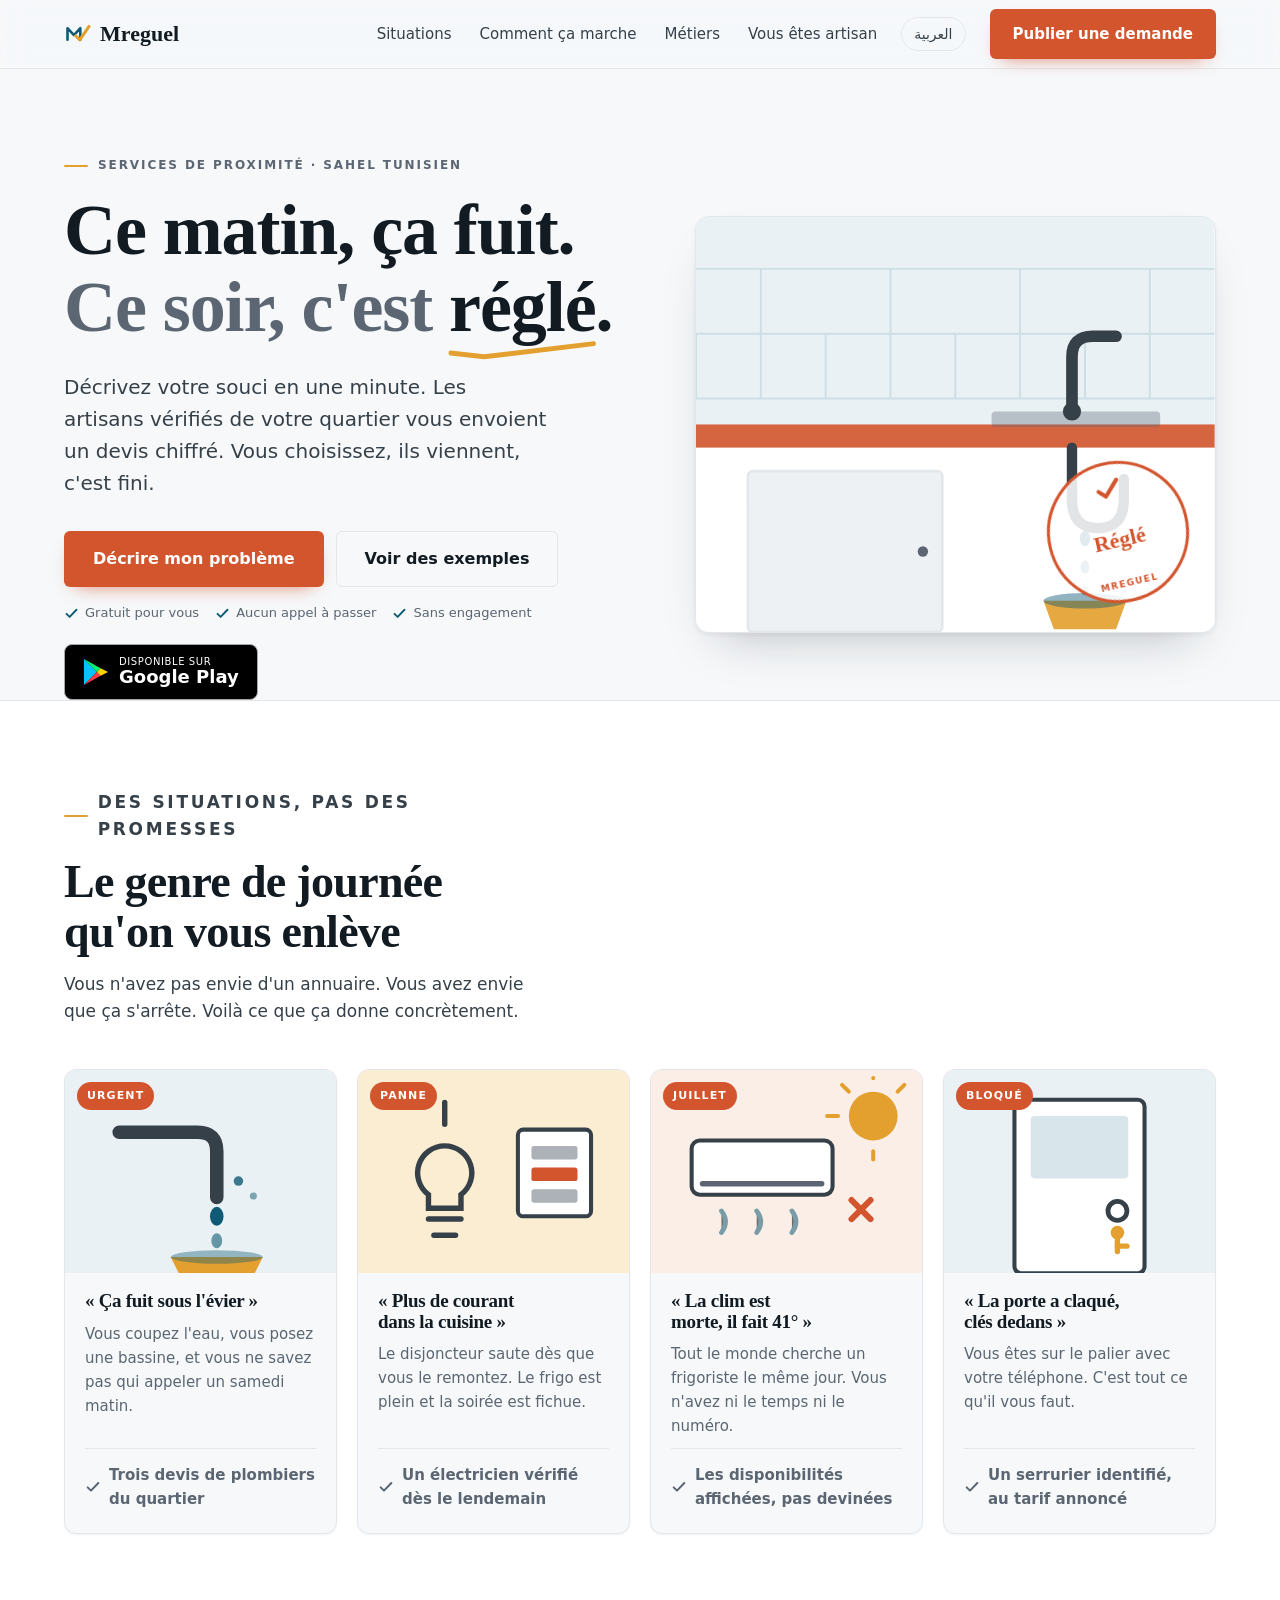
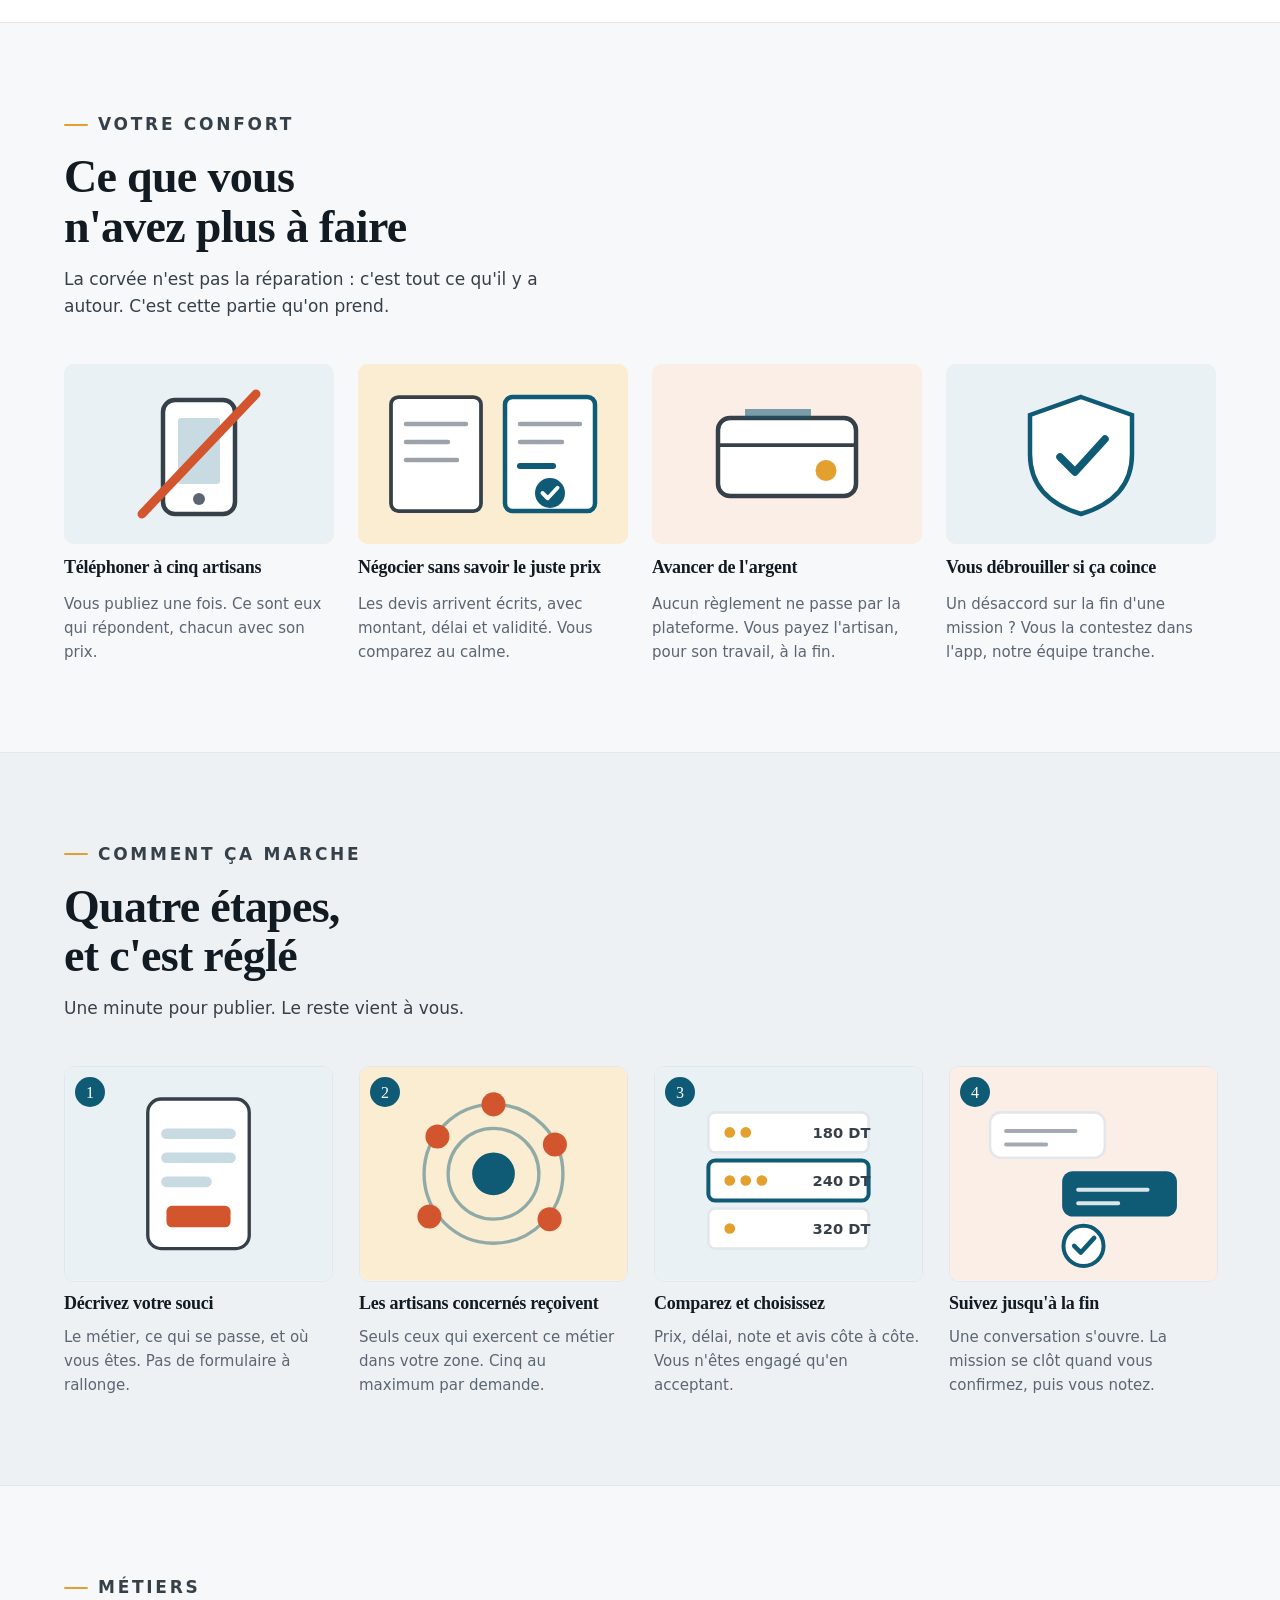
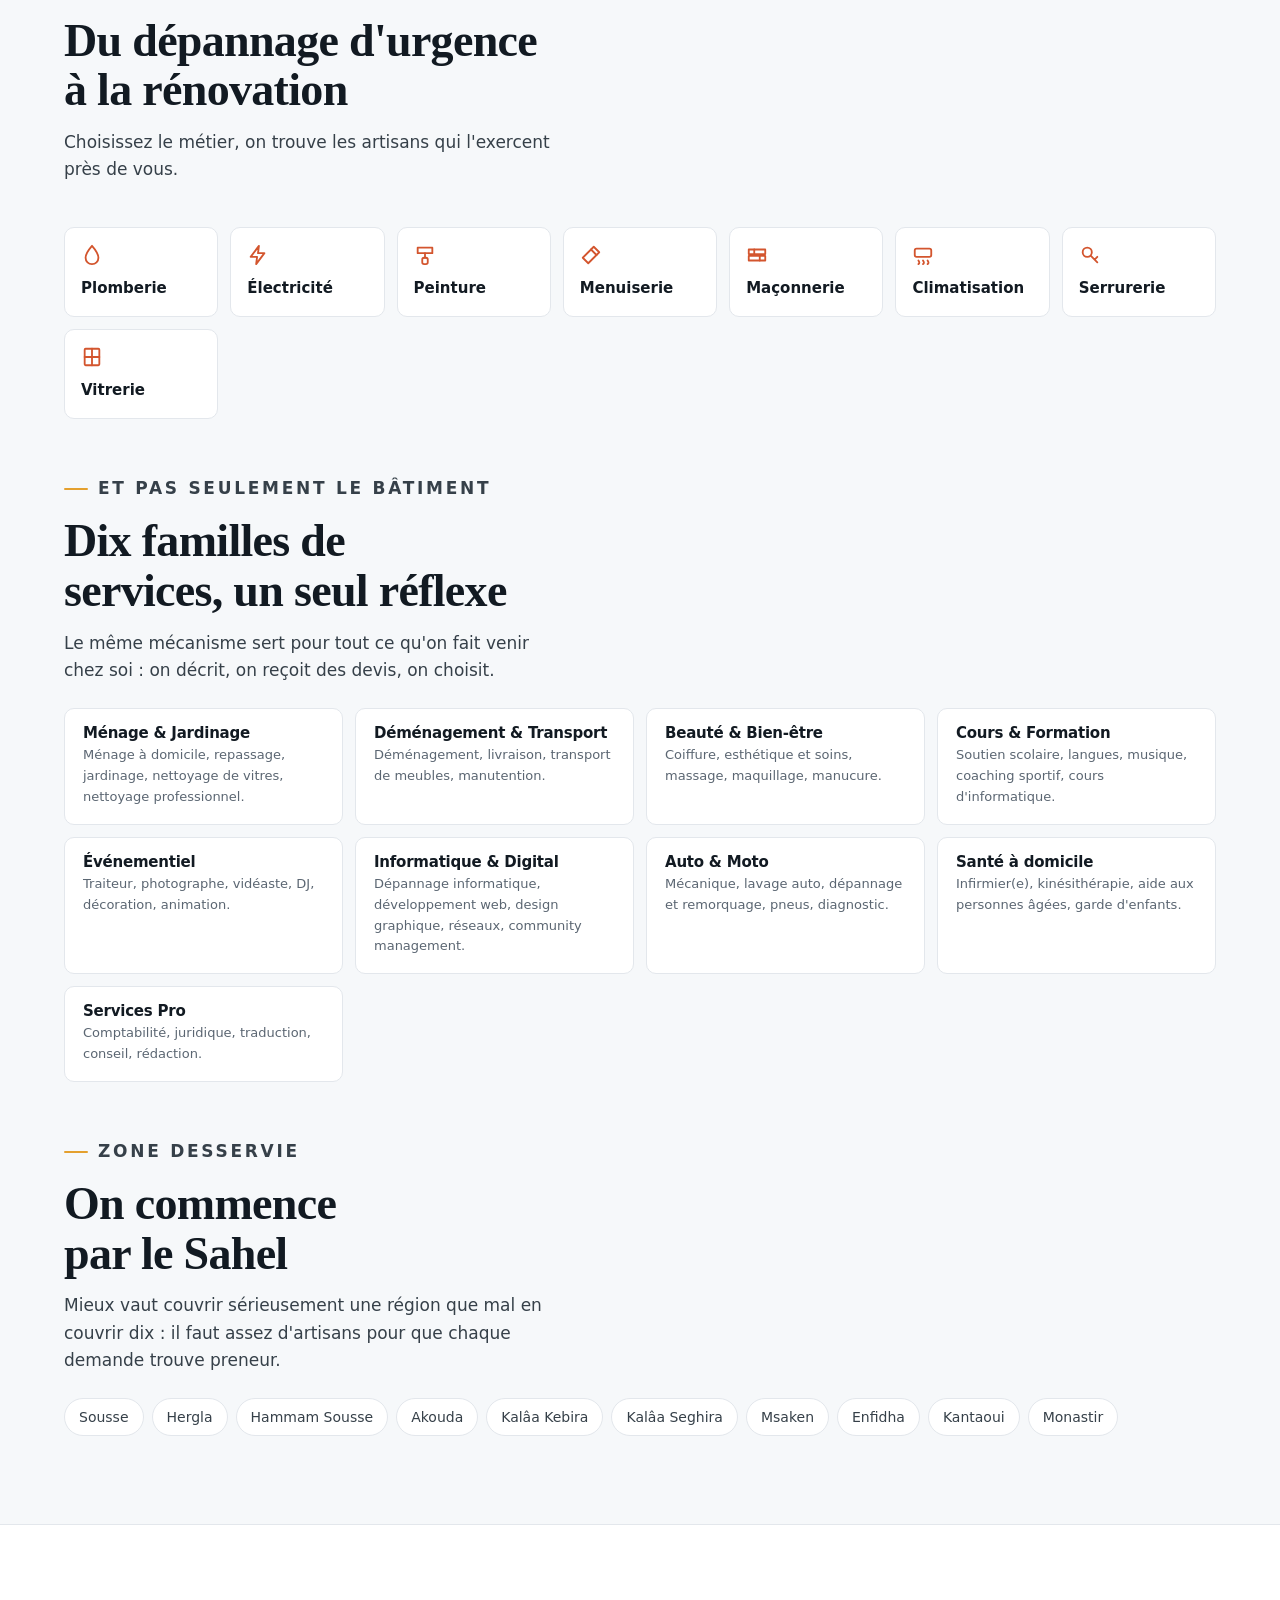
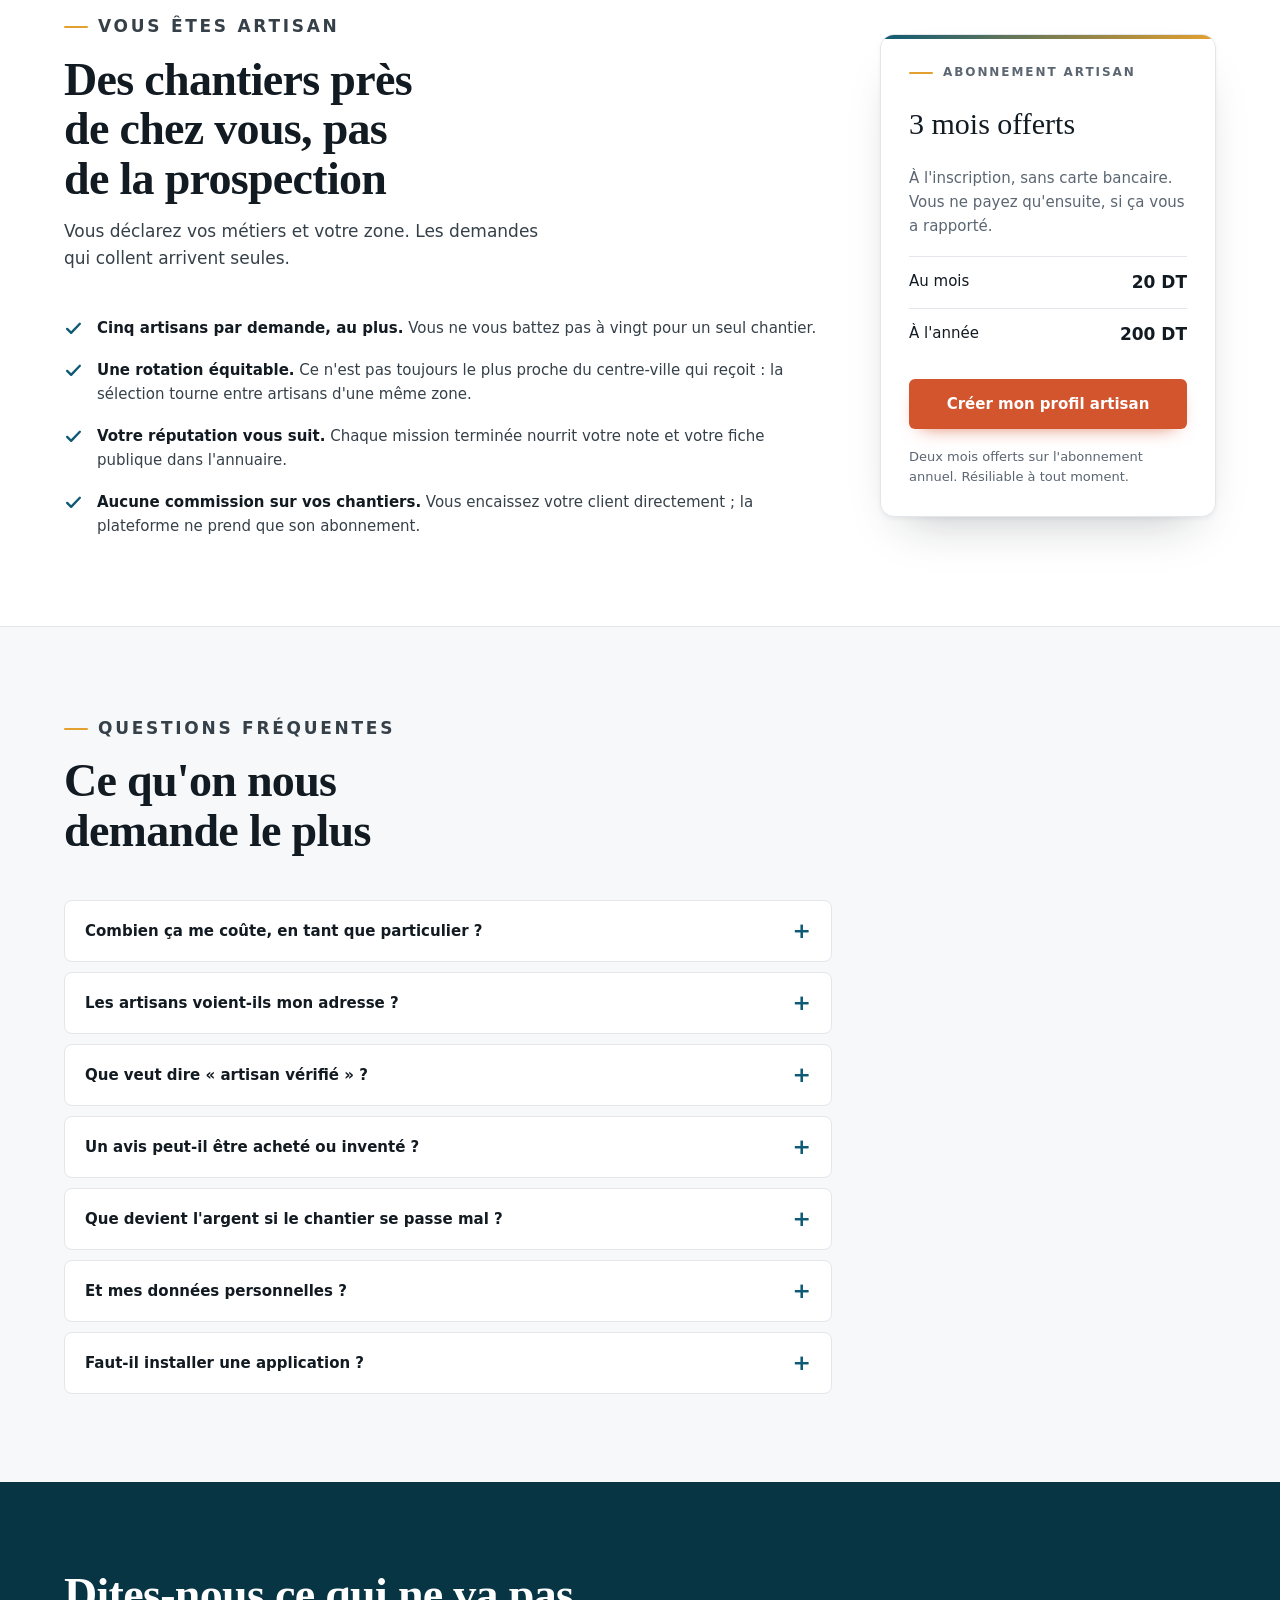
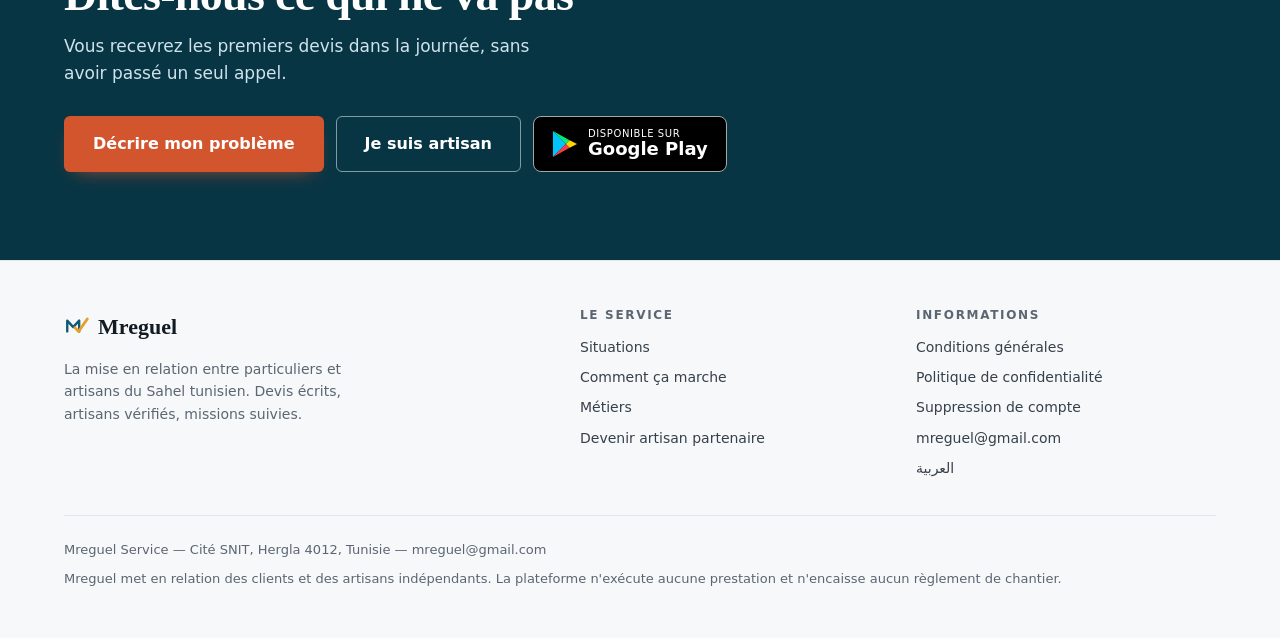
==== commit 87b0efb5: "feat: annoncer l'application Android sur Google Play Badge Google Play cliquable dans le hero et le " ====
--- a/index.html
+++ b/index.html
@@ -245,7 +245,7 @@
           {
             "@type": "Question",
             "name": "Faut-il installer une application ?",
-            "acceptedAnswer": { "@type": "Answer", "text": "Non. Mreguel fonctionne dans votre navigateur, sur téléphone comme sur ordinateur, et s'installe sur l'écran d'accueil si vous le souhaitez. L'application Android arrive prochainement." }
+            "acceptedAnswer": { "@type": "Answer", "text": "Non. Mreguel fonctionne dans votre navigateur, sur téléphone comme sur ordinateur, et s'installe sur l'écran d'accueil si vous le souhaitez. L'application Android est disponible sur Google Play." }
           }
         ]
       }
@@ -299,6 +299,12 @@
           <span><svg width="15" height="15" viewBox="0 0 24 24" fill="none" stroke="currentColor" stroke-width="3" stroke-linecap="round" stroke-linejoin="round" aria-hidden="true"><path d="m4 12.5 5 5L20 6"></path></svg> Aucun appel à passer</span>
           <span><svg width="15" height="15" viewBox="0 0 24 24" fill="none" stroke="currentColor" stroke-width="3" stroke-linecap="round" stroke-linejoin="round" aria-hidden="true"><path d="m4 12.5 5 5L20 6"></path></svg> Sans engagement</span>
         </p>
+        <div class="store-row">
+          <a class="store-badge" href="https://play.google.com/store/apps/details?id=com.mreguel.app" target="_blank" rel="noopener" aria-label="Télécharger Mreguel sur Google Play">
+            <svg width="26" height="28" viewBox="0 0 28 30" aria-hidden="true"><path d="M1 1 15 15 1 29Z" fill="#00C3FF"></path><path d="M1 1 19 11 15 15Z" fill="#00F076"></path><path d="M1 29 15 15 19 19Z" fill="#FF3A44"></path><path d="M19 11 27 15 19 19 15 15Z" fill="#FFD500"></path></svg>
+            <span><small>DISPONIBLE SUR</small>Google Play</span>
+          </a>
+        </div>
       </div>
 
       <!-- Scène : l'évier qui goutte, puis le tampon « réglé » -->
@@ -758,7 +764,7 @@
         </details>
         <details>
           <summary>Faut-il installer une application ?</summary>
-          <p>Non. Mreguel fonctionne dans votre navigateur, sur téléphone comme sur ordinateur, et s'installe sur l'écran d'accueil si vous le souhaitez. L'application Android arrive prochainement.</p>
+          <p>Non. Mreguel fonctionne dans votre navigateur, sur téléphone comme sur ordinateur, et s'installe sur l'écran d'accueil si vous le souhaitez. L'application Android est disponible sur <a href="https://play.google.com/store/apps/details?id=com.mreguel.app" target="_blank" rel="noopener">Google Play</a>.</p>
         </details>
       </div>
     </div>
@@ -775,6 +781,10 @@
       <div class="cta-row" style="margin:0;">
         <a class="btn btn-primary btn-lg" href="https://app.mreguel.com">Décrire mon problème</a>
         <a class="btn btn-ghost btn-lg" href="https://app.mreguel.com">Je suis artisan</a>
+        <a class="store-badge" href="https://play.google.com/store/apps/details?id=com.mreguel.app" target="_blank" rel="noopener" aria-label="Télécharger Mreguel sur Google Play">
+          <svg width="26" height="28" viewBox="0 0 28 30" aria-hidden="true"><path d="M1 1 15 15 1 29Z" fill="#00C3FF"></path><path d="M1 1 19 11 15 15Z" fill="#00F076"></path><path d="M1 29 15 15 19 19Z" fill="#FF3A44"></path><path d="M19 11 27 15 19 19 15 15Z" fill="#FFD500"></path></svg>
+          <span><small>DISPONIBLE SUR</small>Google Play</span>
+        </a>
       </div>
     </div>
   </section>
--- a/styles.css
+++ b/styles.css
@@ -126,6 +126,21 @@
   .btn-ghost { background: transparent; border-color: var(--line); color: var(--ink); }
   .btn-ghost:hover { border-color: var(--azur); color: var(--azur); }
   .btn-lg { min-height: 3.375rem; padding: 0 1.75rem; font-size: 1rem; }
+
+  /* Badge Google Play : noir dans les deux thèmes, comme le badge officiel */
+  .store-row { margin-block-start: 1.25rem; }
+  .store-badge {
+    display: inline-flex; align-items: center; gap: .625rem;
+    min-height: 3.375rem; padding: 0 1.125rem;
+    background: #000; color: #fff; border: 1px solid #a6a6a6; border-radius: 8px;
+    text-decoration: none; line-height: 1.1;
+    transition: background-color .16s, transform .16s;
+  }
+  .store-badge:hover { background: #1a1a1a; }
+  .store-badge:active { transform: translateY(1px); }
+  .store-badge svg { flex: none; }
+  .store-badge span { font-size: 1.125rem; font-weight: 600; }
+  .store-badge small { display: block; font-size: .625rem; font-weight: 500; letter-spacing: .06em; }
 
   /* ================= Héros ================= */
   .hero { position: relative; padding-block: clamp(2.5rem, 7vw, 5rem) 0; overflow: hidden; }
